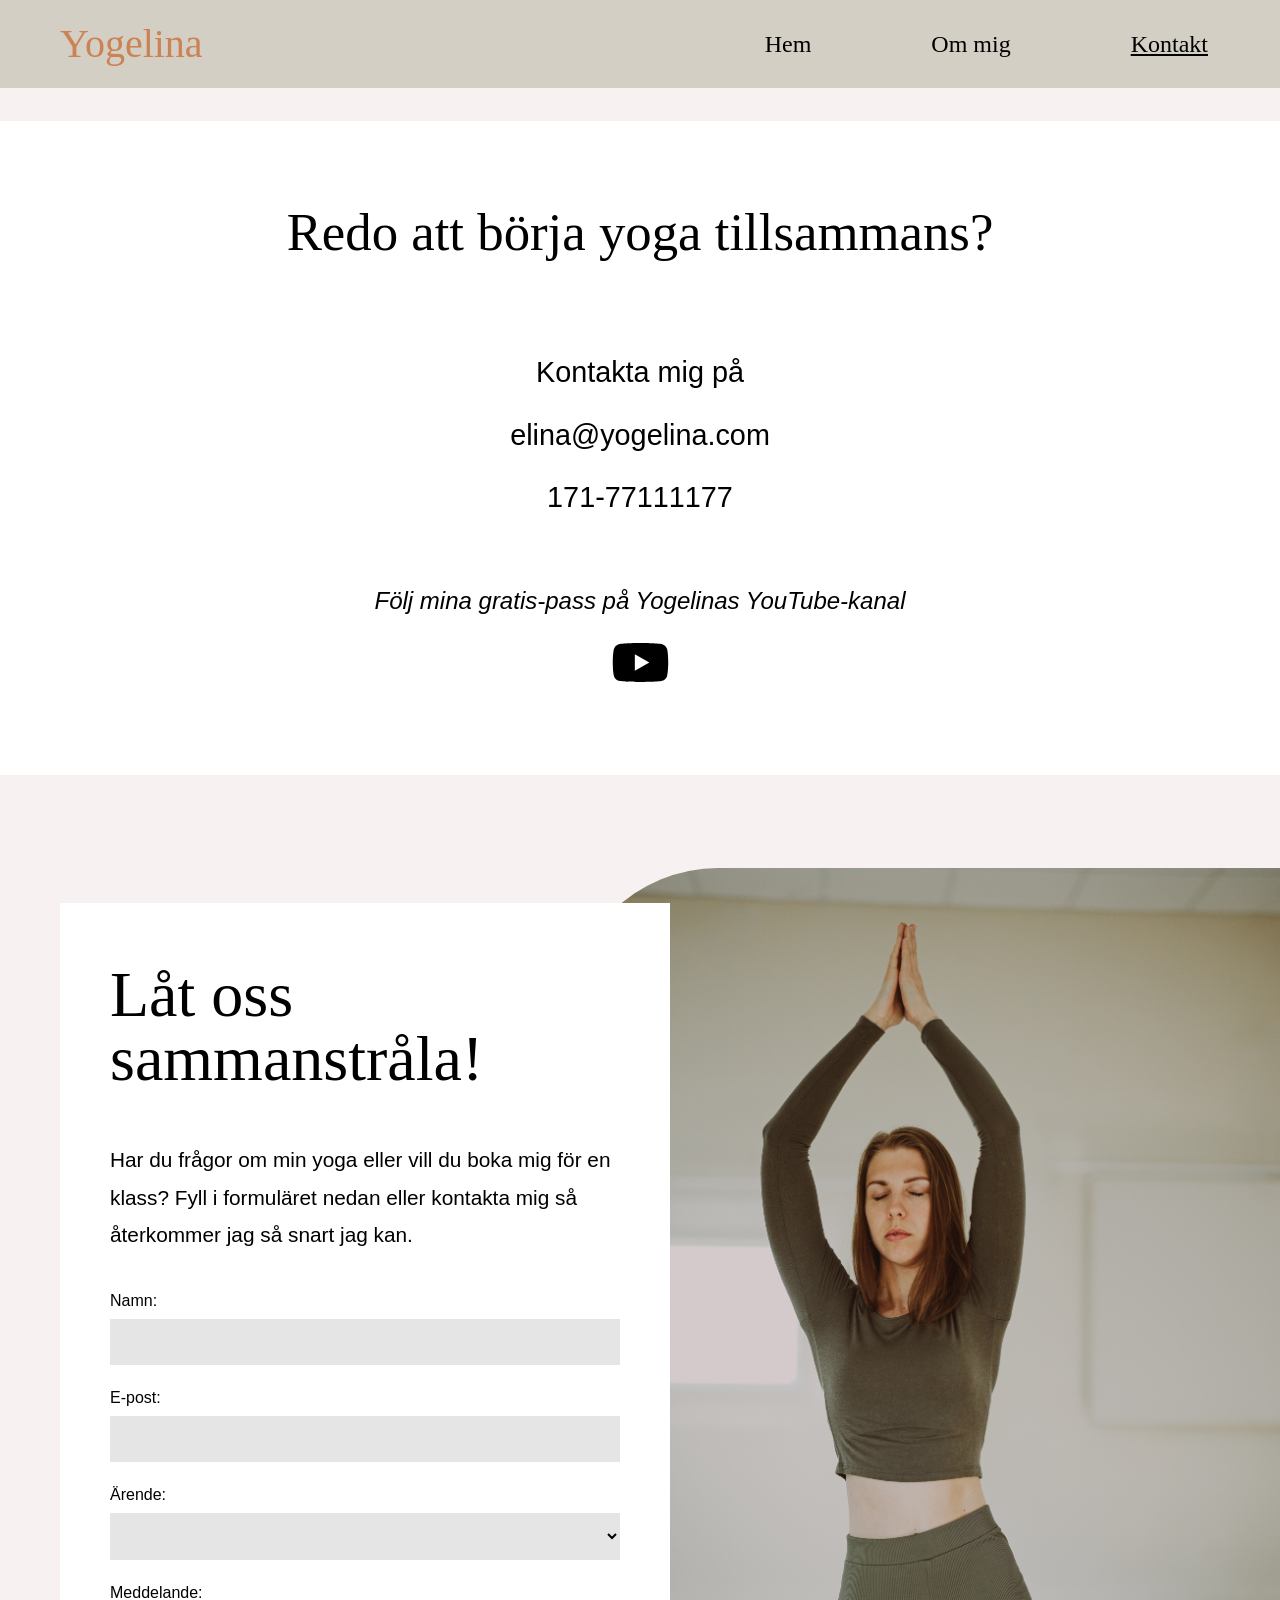
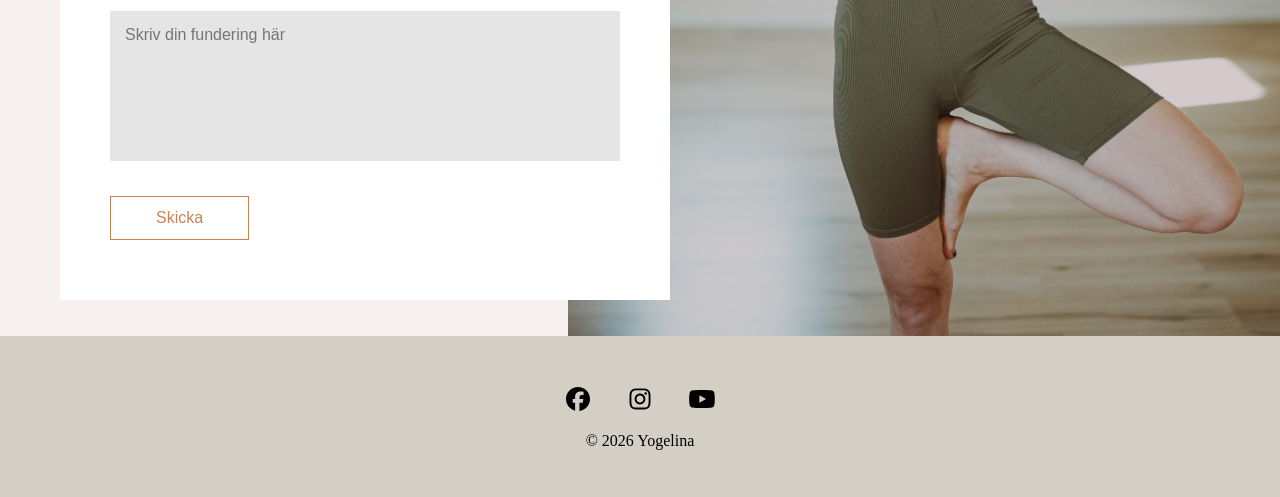
==== kontakt.html @ 96d035a5 "Uppdaterat html och stylat text + knapp tillhörande formuläret" ====
<!doctype html>
<html lang="sv">
  <head>
    <meta charset="UTF-8" />
    <meta name="viewport" content="width=device-width, initial-scale=1.0" />
    <link rel="stylesheet" href="css/styles.css" />
    <title>Yogelina</title>
  </head>

  <body>
    <header class="header-color">
      <a class="title" href="index.html">Yogelina</a>
      <nav>
        <ul>
          <li><a href="index.html">Hem</a></li>
          <li><a href="om-mig.html">Om mig</a></li>
          <li><a class="text-underline" href="kontakt.html">Kontakt</a></li>
        </ul>
      </nav>
    </header>

    <main>
      <section class="contact-info-section">
        <div class="contact-info-container">
          <h2>Redo att börja yoga tillsammans?</h2>

          <div class="contact-details">
            <p class="contact-title">Kontakta mig på</p>
            <a href="mailto:elina@yogelina.com" class="contact-link"
              >elina@yogelina.com</a
            >
            <a href="tel:171-77111177" class="contact-phone">171-77111177 </a>
          </div>

          <p class="contact-youtube">
            Följ mina gratis-pass på Yogelinas YouTube-kanal
          </p>

          <div class="contact-icon">
            <img
              src="images/youtube-brands-solid-full.svg"
              alt="Youtube ikon"
            />
          </div>
        </div>
      </section>
    </main>

    <!--formulär-->
    <section class="form-section">
      <div class="form-container">
        <div class="form-content">
          <h2>Låt oss sammanstråla!</h2>
          <p class="form-intro">
            Har du frågor om min yoga eller vill du boka mig för en klass? Fyll
            i formuläret nedan eller kontakta mig så återkommer jag så snart jag
            kan.
          </p>
          <form>
            <div class="input-group">
              <label for="name"> Namn: </label>
              <input id="name" type="text" />
            </div>
            <div class="input-group">
              <label for="email"> E-post: </label>
              <input id="email" type="text" />
            </div>
            <div class="input-group">
              <label for="topic">Ärende: </label>
              <select id="topic">
                <option value="option"></option>
                <option value="private-session">Boka privat pass</option>
                <option value="event">Företagsevent</option>
                <option value="collaboration">Samarbete</option>
                <option value="other">Övrigt</option>
              </select>
            </div>

            <div class="input-group">
              <label for="message">Meddelande: </label>
              <textarea
                id="message"
                placeholder="Skriv din fundering här"
              ></textarea>
            </div>
            <button type="submit" class="button-submit">Skicka</button>
          </form>
        </div>

        <div class="form-box-img">
          <img src="images/DSC07669-7.jpg" alt="Bild på Elina" />
        </div>
      </div>
    </section>

    <footer>
      <ul class="footer-icons">
        <li>
          <a
            href="#"
            target="_blank"
            rel="noopener"
            aria-label="Yogelinas Facebook"
          >
            <img
              src="images/facebook-brands-solid-full.svg"
              alt="Facebook ikon"
            />
          </a>
        </li>

        <li>
          <a
            href="#"
            target="_blank"
            rel="noopener"
            aria-label="Yogelinas instagram"
          >
            <img
              src="images/instagram-brands-solid-full.svg"
              alt="Instagram ikon"
            />
          </a>
        </li>

        <li>
          <a
            href="#"
            target="_blank"
            rel="noopener"
            aria-label="Yogelinas youtube"
          >
            <img
              src="images/youtube-brands-solid-full.svg"
              alt="Youtube ikon"
            />
          </a>
        </li>
      </ul>

      <p>© 2026 Yogelina</p>
    </footer>
  </body>
</html>
---- css/styles.css ----
/* CSS reset */

/* http://meyerweb.com/eric/tools/css/reset/ 
   v2.0 | 20110126
   License: none (public domain)
*/

html,
body,
div,
span,
applet,
object,
iframe,
h1,
h2,
h3,
h4,
h5,
h6,
p,
blockquote,
pre,
a,
abbr,
acronym,
address,
big,
cite,
code,
del,
dfn,
em,
img,
ins,
kbd,
q,
s,
samp,
small,
strike,
strong,
sub,
sup,
tt,
var,
b,
u,
i,
center,
dl,
dt,
dd,
ol,
ul,
li,
fieldset,
form,
label,
legend,
table,
caption,
tbody,
tfoot,
thead,
tr,
th,
td,
article,
aside,
canvas,
details,
embed,
figure,
figcaption,
footer,
header,
hgroup,
menu,
nav,
output,
ruby,
section,
summary,
time,
mark,
audio,
video {
  margin: 0;
  padding: 0;
  border: 0;
  font-size: 100%;
  font: inherit;
  vertical-align: baseline;
}
/* HTML5 display-role reset for older browsers */
article,
aside,
details,
figcaption,
figure,
footer,
header,
hgroup,
menu,
nav,
section {
  display: block;
}
body {
  line-height: 1;
}
ol,
ul {
  list-style: none;
}
blockquote,
q {
  quotes: none;
}
blockquote:before,
blockquote:after,
q:before,
q:after {
  content: "";
  content: none;
}
table {
  border-collapse: collapse;
  border-spacing: 0;
}
/* slut på reset */

html {
  font-family: "Lato", sans-serif;
  font-weight: 400;
  font-style: normal;
}

/* bildstorlek */
img {
  max-width: 100%;
}

header {
  position: relative;
  width: 100%;
  padding: 1.5em 0em;

  display: flex;
  flex-direction: row;
  justify-content: space-between;
  align-items: center;

  & nav {
    font-family: "Cormorant Garamond", serif;
    font-optical-sizing: auto;
    font-weight: 400;
    font-style: normal;
    font-size: 1.5em;
  }

  & ul {
    display: flex;
    flex-direction: row;
    justify-content: flex-end;
    gap: 5em;
    padding-right: 3em;

    /* ta bort lila färg från klick */
    a:link,
    a:visited {
      color: #000000;
    }
  }

  a {
    text-decoration: none;
  }

  /* Yogelina rubrik */
  .title {
    color: #cb8254;
    font-size: 2.5em;
    line-height: 1;
    padding-left: 1.5em;
    font-family: "Cormorant Garamond", serif;
    font-weight: 400;
    font-style: normal;

    a:link,
    a:visited {
      color: #cb8254;
    }
  }
}

/* första sidans header */
.transparent-header {
  position: absolute;

  display: flex;
  flex-direction: row;
  justify-content: flex-end;
  padding: 2em 0em;
}

.header-color {
  background-color: #d4cfc4;
}

/* understäck på menyval */
.text-underline {
  text-decoration: underline;
}

/* Hero första sidan */
.hero-section {
  background-image: url("../images/DSC07519-3.jpg");
  min-height: 100vh;
  background-size: cover;
  display: flex;
  justify-content: center;
  align-items: center;
  flex-direction: column;
  text-align: center;

  & div {
    display: flex;
    flex-direction: column;
    position: relative;
    bottom: 10em;
    gap: 3em;
  }

  /* rubrik */
  & h1 {
    font-family: "Cormorant Garamond", serif;
    font-weight: 400;
    font-style: normal;
    color: #cb8254;
    font-size: 7em;
  }
  /* subrubrik */
  & p {
    font-family: "Lato", sans-serif;
    font-weight: 400;
    font-style: italic;
    letter-spacing: 3px;
  }
}

/* läs mer om mig sektionen på första sidan */
.om-intro-section {
  display: flex;
  justify-content: center;
  align-items: center;
  min-height: 100vh;
  padding: 80px;
  box-sizing: border-box;
  background-color: #d4cfc4;

  & h2 {
    font-family: "Cormorant Garamond", serif;
    font-size: 3.3rem;
    color: black;
    margin: 0 0 5px 0;
    font-weight: 400;
  }
}

.om-intro-container {
  display: grid;
  grid-template-columns: repeat(12, 1fr);
  align-items: center;
  max-width: 1800px;
  width: 100%;
}

.box-content {
  background-color: white;
  padding: 60px 100px;
  text-align: center;

  grid-column: 1 / 8;
  grid-row: 1;

  z-index: 2;
}

.om-box-img {
  grid-column: 7 / 13;
  grid-row: 1;
  z-index: 1;
}

.om-box-img img {
  width: 100%;
  height: auto;
  display: block;
  object-fit: cover;
}

.sub-title {
  font-family: "Cormorant Garamond", serif;
  font-size: 3.3rem;
  color: black;
  font-weight: 400;
  font-style: italic;
  margin: 0 0 30px 0;
}

.text-description {
  font-family: "Lato", sans-serif;
  font-weight: 100;
  font-style: normal;
  letter-spacing: 0.05em;

  color: black;
  line-height: 1.8;
  font-size: 1.7rem;
  margin-bottom: 40px;
}

.button-om {
  display: inline-block;
  padding: 12px 35px;
  border: 1px solid #cb8254;
  color: #cb8254;
  text-decoration: none;
  font-size: 1rem;

  font-family: "Lato", sans-serif;
  font-weight: 400;
  font-style: normal;
}

/* kontakta mig sektionen på första sidan */
.kontakt-intro-section {
  background-color: #f7f1f1;
  display: flex;
  justify-content: center;
  align-items: center;
  min-height: 100vh;
  padding: 40px;
}

.kontakt-intro-container {
  display: flex;
  flex-direction: row;
  align-items: center;
  gap: 40px;
  max-width: 1300px;
  width: 100%;
}

.kontakt-box-content {
  flex: 1.3;
  text-align: left;

  & h2 {
    font-family: "Cormorant Garamond", serif;
    font-size: 3.3rem;
    color: black;
    margin: 0 0 5px 0;
    font-weight: 400;
    margin-bottom: 15px;
  }

  & p {
    font-family: "Lato", sans-serif;
    font-weight: 100;
    font-style: normal;
    letter-spacing: 0.05em;

    color: black;
    line-height: 2;
    font-size: 1.7rem;
    margin-bottom: 40px;
    margin-bottom: 40px;
  }
}

.kontakt-box-img {
  flex: 1;
  max-width: 550px;
}

.kontakt-box-img img {
  width: 100%;
  height: auto;
  display: block;
}

.button-kontakt {
  display: inline-block;
  padding: 12px 35px;

  color: white;
  background-color: #cb8254;
  text-decoration: none;
  font-size: 1rem;

  font-family: "Lato", sans-serif;
  font-weight: 400;
  font-style: normal;
}

/* om mig sida - presentation */
.presentation-section {
  background-color: #f7f1f1;
  display: flex;
  justify-content: center;
  align-items: center;
  min-height: 100vh;
  padding: 20px;
}

.presentation-container {
  display: flex;
  flex-direction: row;
  align-items: center;
  gap: 50px;
  max-width: 1500px;
  width: 100%;
}

.presentation-content {
  flex: 1;
  text-align: left;

  & h2 {
    font-family: "Lato", sans-serif;
    font-style: italic;
    font-weight: 300;
    font-size: 1.8rem;
    color: black;
    margin: 0 0 5px 0;
    margin-bottom: 40px;
  }
}

.presentation-big {
  font-family: "Cormorant Garamond", serif;
  font-size: 4rem;
  color: black;
  margin-bottom: 10px;
}

.presentation-small {
  font-family: "Lato", sans-serif;
  font-weight: 100;
  font-style: normal;
  letter-spacing: 0.05em;

  color: black;
  line-height: 2;
  font-size: 1.5rem;
}

.portrait-img {
  flex: 2;
  max-width: 850px;
}

.portrait-img img {
  width: 100%;
  height: auto;
  display: block;

  border-radius: 100px;
}

/* Om mig - stilar sektionen */
.style-info-section {
  background-color: #d4cfc4;
  display: flex;
  justify-content: center;
  align-items: center;
  min-height: 100vh;
  padding: 60px 0px;
  box-sizing: border-box;
}

.style-info-container {
  background-color: white;
  display: flex;
  flex-direction: row;
  max-width: 2000px;
  width: 100%;
  gap: 60px;
  align-items: stretch;
}

.style-info-content {
  flex: 1;
  display: flex;
  flex-direction: column;
  justify-content: center;
  padding: 80px;

  & h2 {
    font-family: "Cormorant Garamond", serif;
    font-size: 5rem;
    color: black;

    font-weight: 400;
    line-height: 1.2;
    margin: 0 0 30px 0;
  }
}

.style-info-text {
  font-family: "Lato", sans-serif;
  font-weight: 100;
  font-style: normal;
  letter-spacing: 0.05em;

  color: black;
  line-height: 2;
  font-size: 1.5rem;
  margin-bottom: 40px;
}

.style-list {
  list-style-type: disc;
  padding-left: 80px;
  margin-bottom: 40px;
}

.style-list li {
  font-family: "Lato", sans-serif;
  font-weight: 100;
  font-style: normal;
  letter-spacing: 0.05em;

  color: black;
  line-height: 2;
  font-size: 1.5rem;
  margin-bottom: 20px;
}

.info-book-button {
  display: inline-block;
  align-self: center;
  padding: 14px 40px;
  border: 1px solid #cb8254;
  color: #cb8254;
  text-decoration: none;
  font-family: "Lato", sans-serif;
  font-size: 1rem;
  font-weight: 400;
}

.style-info-img {
  flex: 1;
}

.style-info-img img {
  width: 100%;
  height: 100%;
  display: block;
  object-fit: cover;
}

/* kontaktsida */
.contact-info-section {
  background-color: #f7f1f1;
  display: flex;
  justify-content: center;
  align-items: center;
  min-height: 80vh;
  box-sizing: border-box;
}

.contact-info-container {
  background-color: white;
  display: flex;
  flex-direction: column;
  align-items: center;
  text-align: center;
  max-width: 5000px;
  width: 100%;
  padding: 80px 20px;

  & h2 {
    font-family: "Cormorant Garamond", serif;
    font-size: 3.3rem;
    color: black;

    font-weight: 400;
    line-height: 1.2;
    margin: 0 0 80px 0;
  }
}

.contact-details {
  margin-bottom: 50px;
}

.contact-title {
  font-family: "Lato", sans-serif;
  font-weight: 400;
  font-style: normal;
  font-size: 1.8rem;
  margin: 0 0 5px 0;
  line-height: 2;
}

.contact-link {
  font-family: "Lato", sans-serif;
  font-weight: 100;
  font-style: normal;
  font-size: 1.8rem;
  margin: 0 0 5px 0;
  text-decoration: none;
  line-height: 2;
  display: block;

  color: #000000;

  a:link,
  a:visited {
    color: #000000;
  }
}

.contact-phone {
  font-family: "Lato", sans-serif;
  font-weight: 100;
  font-style: normal;
  font-size: 1.8rem;
  margin: 0 0 5px 0;
  line-height: 2;
  text-decoration: none;

  color: #000000;
  a:link,
  a:visited {
    color: #000000;
  }
}

.contact-youtube {
  font-family: "Lato", sans-serif;
  font-weight: 100;
  font-style: italic;
  font-size: 1.5rem;
  margin: 0 0 5px 0;
  line-height: 2;
}

.contact-icon {
  width: 65px;
  height: auto;
}

.contact-icon img {
  width: 100%;
  height: 100%;
  display: block;
}

/* formulär sektionen */
.form-section {
  background-color: #f7f1f1;
  display: flex;
  justify-content: center;
  align-items: center;
  min-height: 100vh;
  padding: 60px 0 0 60px;
  box-sizing: border-box;
}

.form-container {
  display: grid;
  grid-template-columns: repeat(12, 1fr);
  align-items: center;
  max-width: 1800px;
  width: 100%;

  & h2 {
    font-family: "Cormorant Garamond", serif;
    font-size: 4rem;
    color: black;
    font-weight: 400;
    margin: 0 0 50px 0;
  }
}

.form-intro {
  font-family: "Lato", sans-serif;
  font-weight: 100;
  font-size: 1.3rem;
  line-height: 1.8;
  color: black;
  margin-bottom: 40px;
}

.input-group {
  margin-bottom: 25px;
  width: 100%;
  display: flex;
  flex-direction: column;
  text-align: left;
}

.input-group label {
  font-family: "Lato", sans-serif;
  font-weight: 100;
  font-size: 1rem;
  color: black;
  margin-bottom: 10px;
}

.input-group input,
.input-group select {
  width: 100%;
  padding: 14px 15px;
  background-color: #e5e5e5;
  border: none;
  font-family: "Lato", sans-serif;
  font-size: 1rem;
  box-sizing: border-box;
}

.input-group select {
  background-color: #e5e5e5;
  cursor: pointer;
}

.input-group textarea {
  width: 100%;
  height: 150px;
  padding: 15px;
  background-color: #e5e5e5;
  border: none;
  font-family: "Lato", sans-serif;
  font-size: 1rem;
  box-sizing: border-box;
  resize: none;
}

.form-content {
  background-color: white;
  padding: 60px 50px;
  grid-column: 1 / 7;
  grid-row: 1;
  z-index: 2;
}

.form-box-img {
  grid-column: 6 / 13;
  grid-row: 1;
  z-index: 1;
}

.form-box-img img {
  width: 100%;
  height: auto;
  display: block;
  object-fit: cover;
  border-top-left-radius: 150px;
}

.button-submit {
  display: inline-block;
  padding: 12px 45px;
  border: 1px solid #cb8254;
  background-color: transparent;
  color: #cb8254;
  cursor: pointer;
  font-family: "Lato", sans-serif;
  font-weight: 400;
  font-size: 1rem;
  margin-top: 10px;
}

/* footer */
footer {
  background-color: #d4cfc4;
  padding: 3em 0em;
  display: flex;
  flex-direction: column;
  align-items: center;
  gap: 1em;

  font-family: "Cormorant Garamond", serif;
  font-weight: 400;
  font-style: normal;

  & img {
    width: 30px;
  }
}

.footer-icons {
  display: flex;
  flex-direction: row;
  justify-content: center;
  gap: 2em;
}

.hem-footer {
  background-color: #f7f1f1;
}
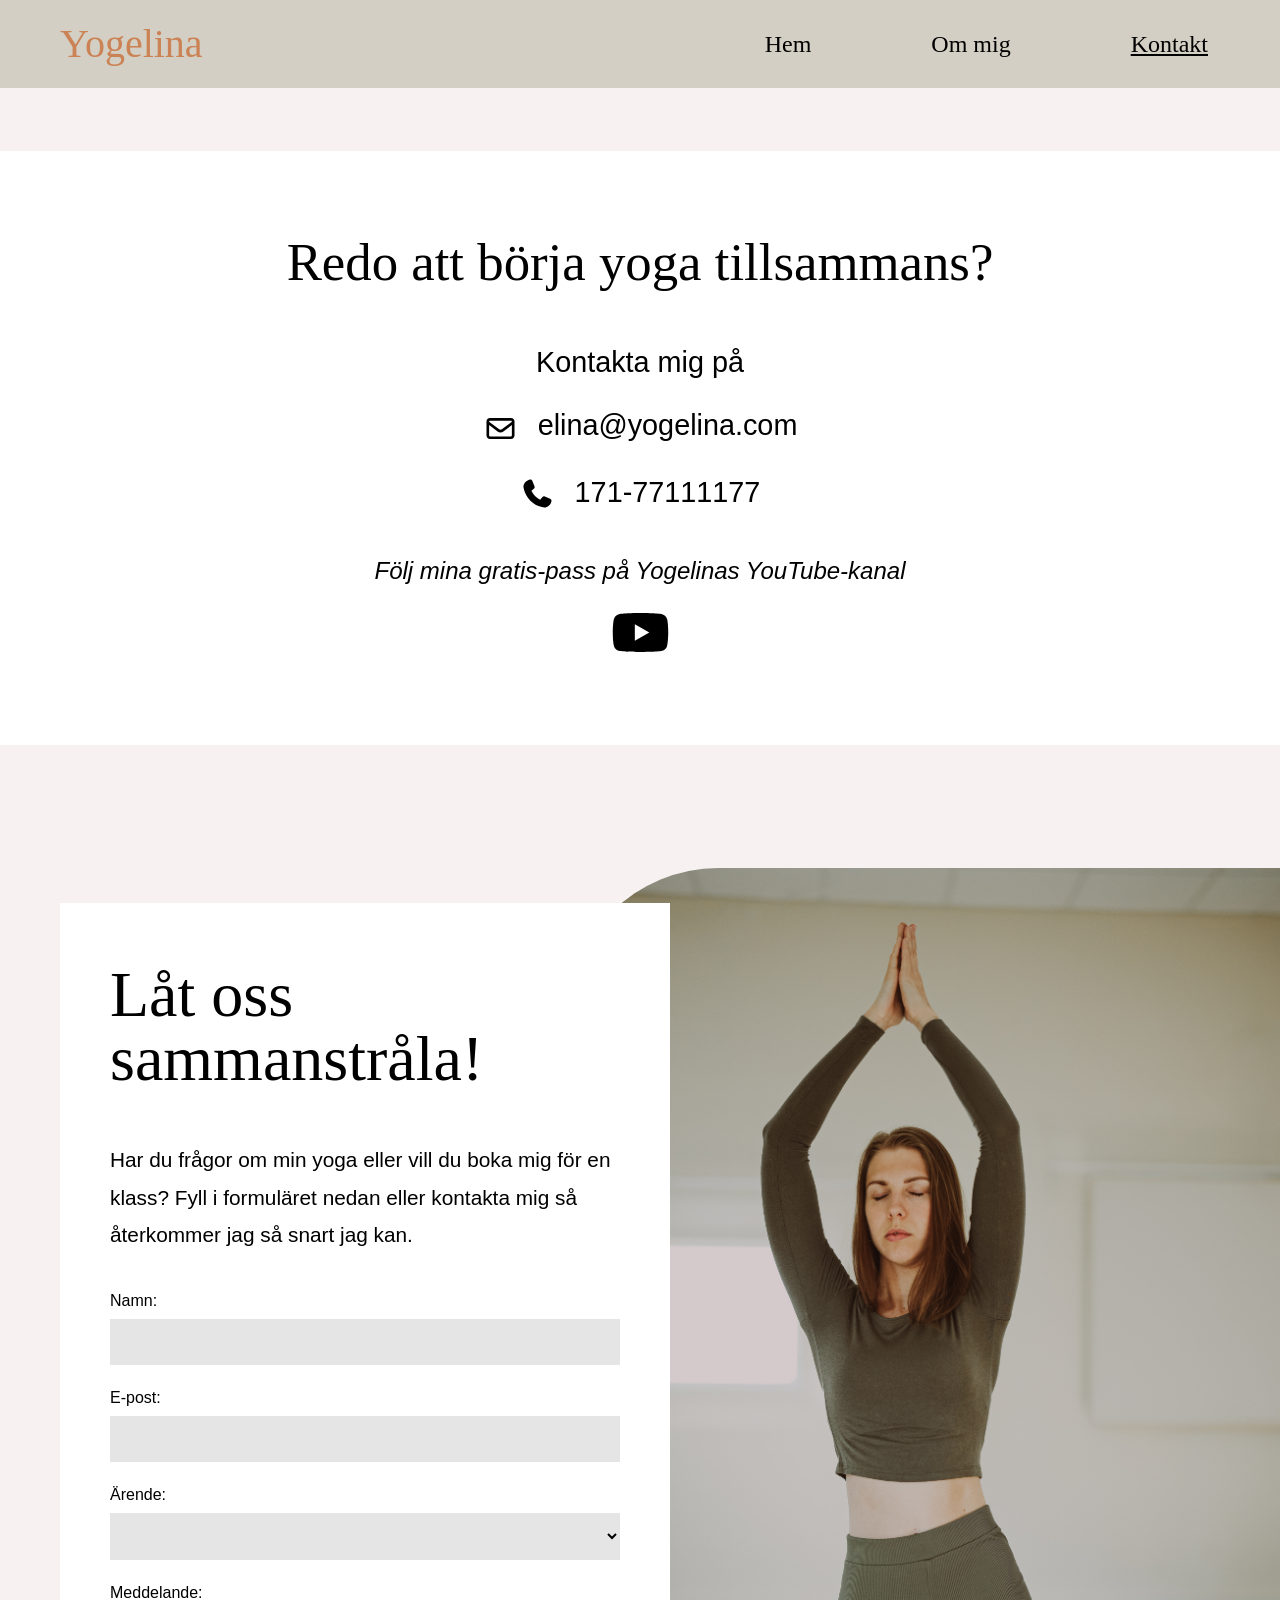
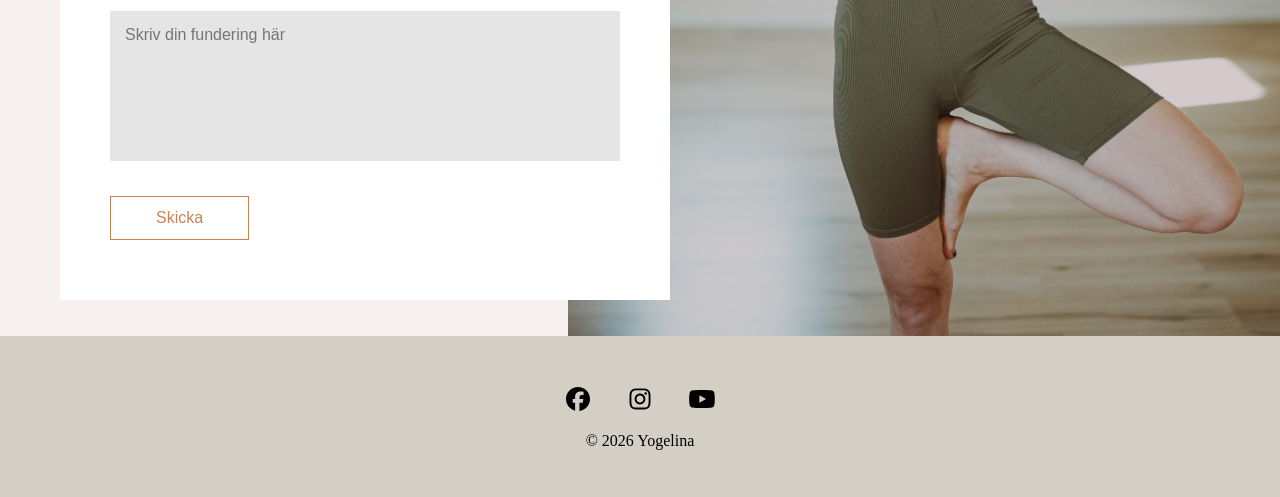
==== commit fc66cfb1: "Lagt till ikoner i kontaktuppgifter" ====
--- a/kontakt.html
+++ b/kontakt.html
@@ -24,12 +24,28 @@
         <div class="contact-info-container">
           <h2>Redo att börja yoga tillsammans?</h2>
 
+          <p class="contact-title">Kontakta mig på</p>
           <div class="contact-details">
-            <p class="contact-title">Kontakta mig på</p>
-            <a href="mailto:elina@yogelina.com" class="contact-link"
-              >elina@yogelina.com</a
-            >
-            <a href="tel:171-77111177" class="contact-phone">171-77111177 </a>
+            <div class="contact-row">
+              <div class="email-icon">
+                <img src="images/envelope-regular-full.svg" alt="E-post ikon" />
+              </div>
+              <div class="contact-text-box">
+                <a href="mailto:elina@yogelina.com" class="contact-link"
+                  >elina@yogelina.com</a
+                >
+              </div>
+            </div>
+            <div class="contact-row">
+              <div class="phone-icon">
+                <img src="images/phone-solid-full.svg" alt="Telefon ikon" />
+              </div>
+              <div class="contact-text-box">
+                <a href="tel:171-77111177" class="contact-phone"
+                  >171-77111177
+                </a>
+              </div>
+            </div>
           </div>
 
           <p class="contact-youtube">
--- a/css/styles.css
+++ b/css/styles.css
@@ -590,12 +590,27 @@
 
     font-weight: 400;
     line-height: 1.2;
-    margin: 0 0 80px 0;
-  }
+    margin: 0 0 40px 0;
+  }
+}
+
+.contact-row {
+  display: flex;
+  flex-direction: row;
+  align-items: center;
+  justify-content: center;
+  gap: 20px;
+  margin-bottom: 5px;
+  width: 100%;
 }
 
 .contact-details {
-  margin-bottom: 50px;
+  margin-bottom: 20px;
+  display: flex;
+  flex-direction: column;
+  align-items: flex-start;
+  max-width: 500px;
+  width: 100%;
 }
 
 .contact-title {
@@ -623,6 +638,20 @@
   a:visited {
     color: #000000;
   }
+}
+
+.email-icon,
+.phone-icon {
+  width: 35px;
+  height: auto;
+  flex-shrink: 0;
+}
+
+.email-icon img,
+.phone-icon img {
+  width: 100%;
+  height: auto;
+  display: block;
 }
 
 .contact-phone {
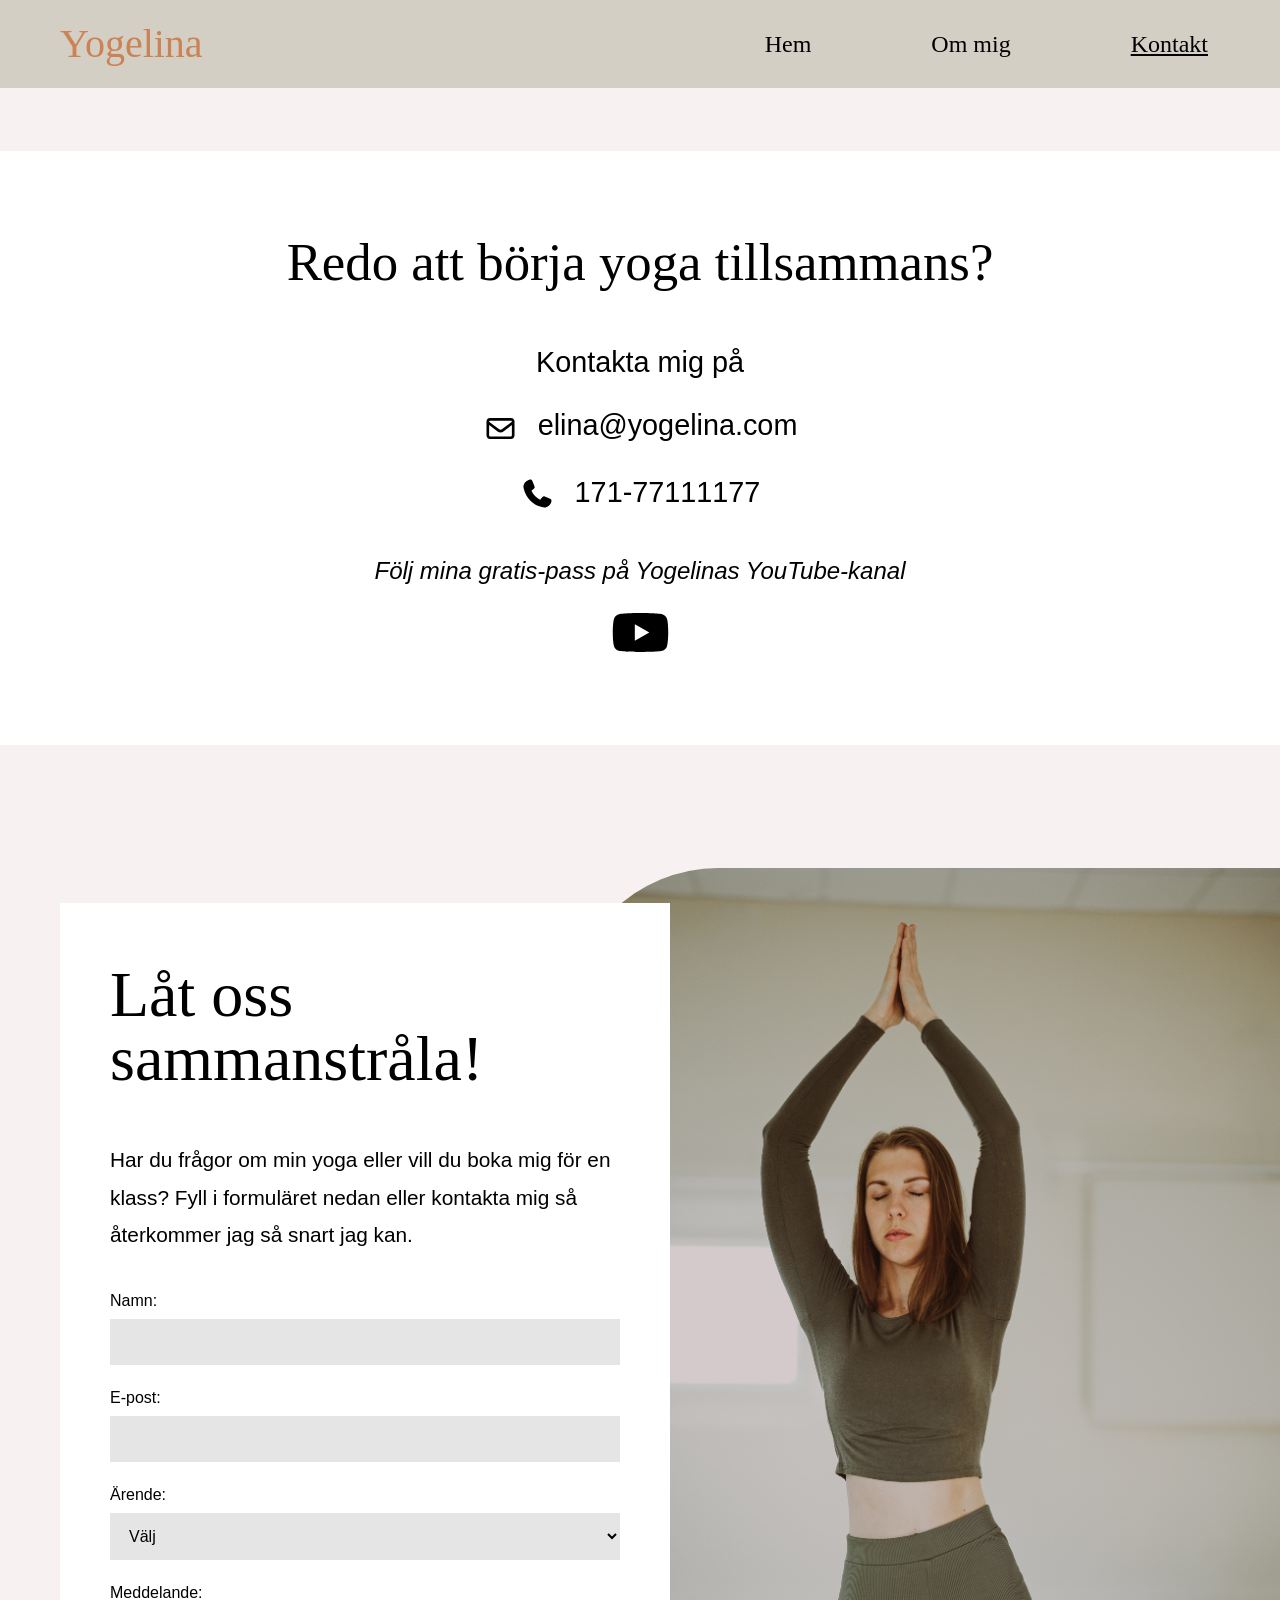
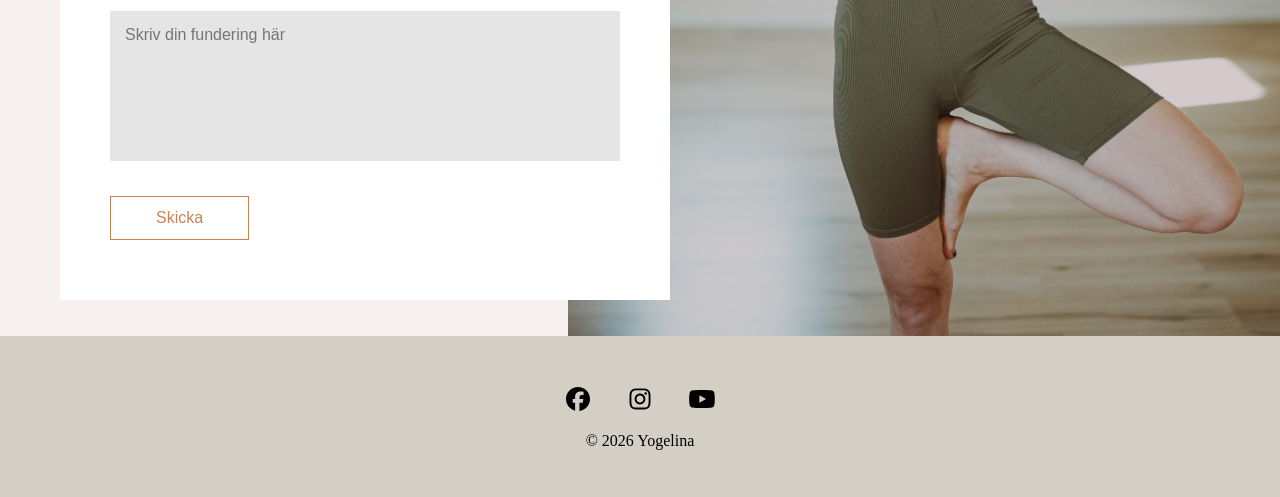
==== commit fd267889: "Bytt ut h2 till h1 i om-mig och kontakt" ====
--- a/kontakt.html
+++ b/kontakt.html
@@ -22,7 +22,7 @@
     <main>
       <section class="contact-info-section">
         <div class="contact-info-container">
-          <h2>Redo att börja yoga tillsammans?</h2>
+          <h1>Redo att börja yoga tillsammans?</h1>
 
           <p class="contact-title">Kontakta mig på</p>
           <div class="contact-details">
@@ -84,7 +84,7 @@
             <div class="input-group">
               <label for="topic">Ärende: </label>
               <select id="topic">
-                <option value="option"></option>
+                <option value="option">Välj</option>
                 <option value="private-session">Boka privat pass</option>
                 <option value="event">Företagsevent</option>
                 <option value="collaboration">Samarbete</option>
--- a/css/styles.css
+++ b/css/styles.css
@@ -429,7 +429,7 @@
   flex: 1;
   text-align: left;
 
-  & h2 {
+  & h1 {
     font-family: "Lato", sans-serif;
     font-style: italic;
     font-weight: 300;
@@ -583,7 +583,7 @@
   width: 100%;
   padding: 80px 20px;
 
-  & h2 {
+  & h1 {
     font-family: "Cormorant Garamond", serif;
     font-size: 3.3rem;
     color: black;
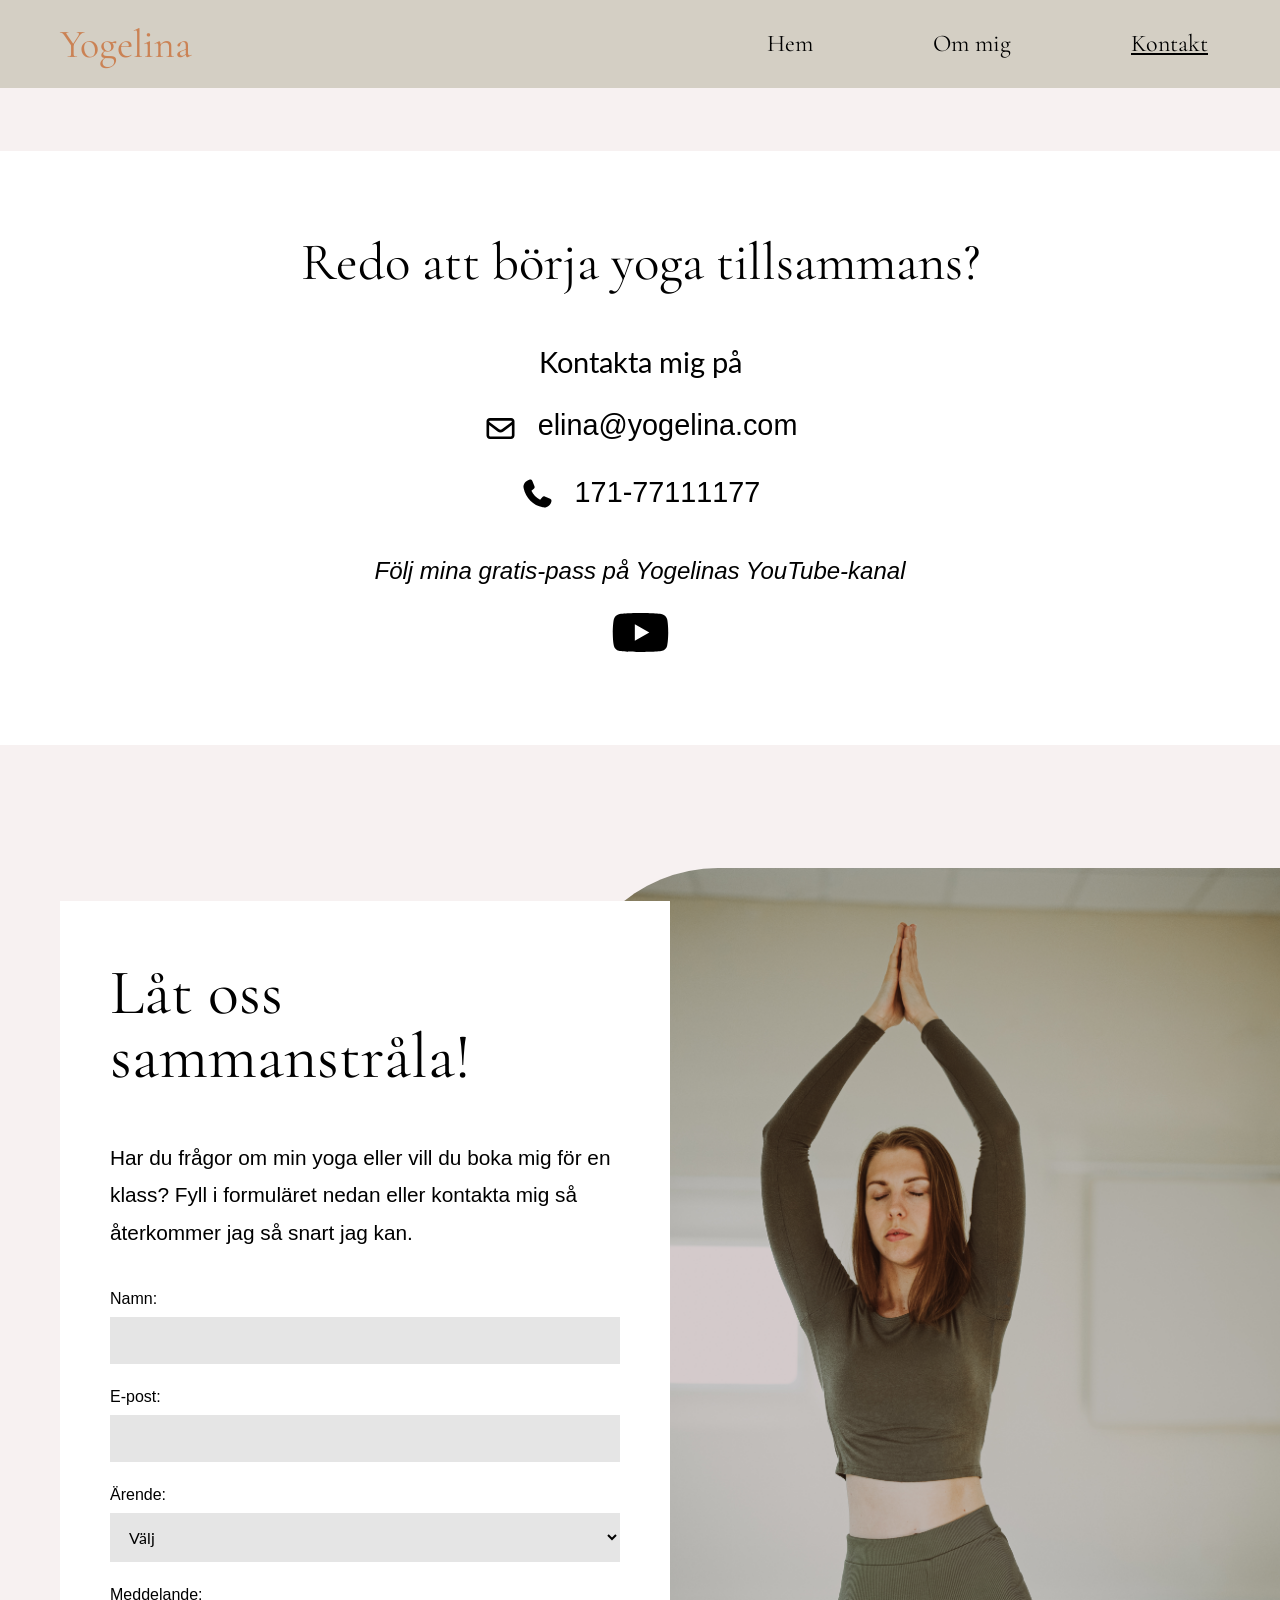
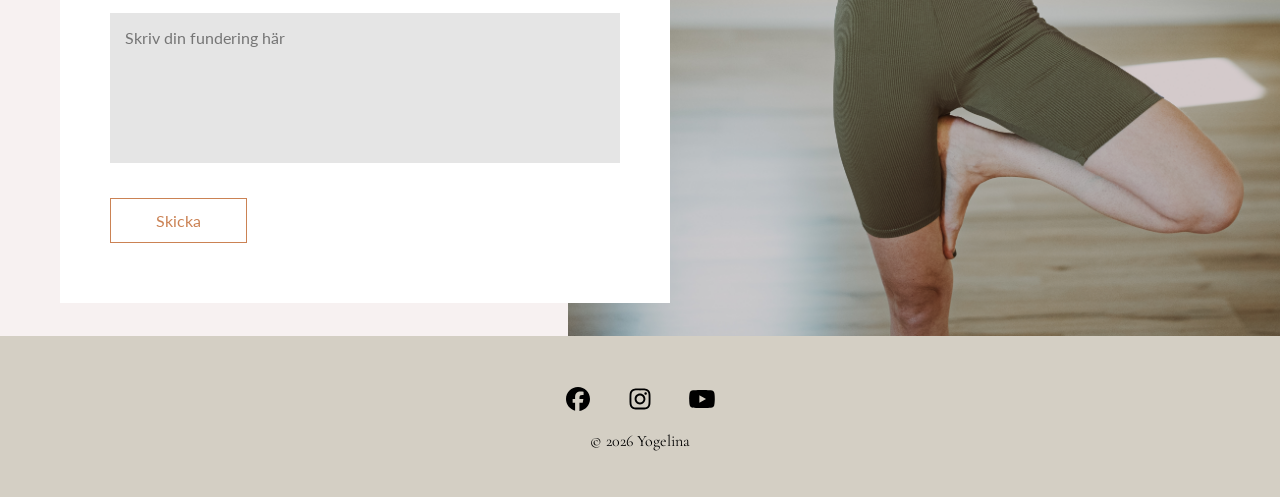
==== commit 76a6c09b: "Uppdaterat typsnitt och storlek på alla sektioner" ====
--- a/kontakt.html
+++ b/kontakt.html
@@ -3,6 +3,12 @@
   <head>
     <meta charset="UTF-8" />
     <meta name="viewport" content="width=device-width, initial-scale=1.0" />
+    <link rel="preconnect" href="https://fonts.googleapis.com" />
+    <link rel="preconnect" href="https://fonts.gstatic.com" crossorigin />
+    <link
+      href="https://fonts.googleapis.com/css2?family=Cormorant+Garamond:ital,wght@0,300..700;1,300..700&family=Lato:ital,wght@0,100;0,300;0,400;0,700;0,900;1,100;1,300;1,400;1,700;1,900&display=swap"
+      rel="stylesheet"
+    />
     <link rel="stylesheet" href="css/styles.css" />
     <title>Yogelina</title>
   </head>
--- a/css/styles.css
+++ b/css/styles.css
@@ -312,7 +312,7 @@
 
 .text-description {
   font-family: "Lato", sans-serif;
-  font-weight: 100;
+  font-weight: 300;
   font-style: normal;
   letter-spacing: 0.05em;
 
@@ -369,7 +369,7 @@
 
   & p {
     font-family: "Lato", sans-serif;
-    font-weight: 100;
+    font-weight: 300;
     font-style: normal;
     letter-spacing: 0.05em;
 
@@ -449,7 +449,7 @@
 
 .presentation-small {
   font-family: "Lato", sans-serif;
-  font-weight: 100;
+  font-weight: 300;
   font-style: normal;
   letter-spacing: 0.05em;
 
@@ -512,7 +512,7 @@
 
 .style-info-text {
   font-family: "Lato", sans-serif;
-  font-weight: 100;
+  font-weight: 300;
   font-style: normal;
   letter-spacing: 0.05em;
 
@@ -530,7 +530,7 @@
 
 .style-list li {
   font-family: "Lato", sans-serif;
-  font-weight: 100;
+  font-weight: 300;
   font-style: normal;
   letter-spacing: 0.05em;
 
@@ -624,7 +624,7 @@
 
 .contact-link {
   font-family: "Lato", sans-serif;
-  font-weight: 100;
+  font-weight: 300;
   font-style: normal;
   font-size: 1.8rem;
   margin: 0 0 5px 0;
@@ -656,7 +656,7 @@
 
 .contact-phone {
   font-family: "Lato", sans-serif;
-  font-weight: 100;
+  font-weight: 300;
   font-style: normal;
   font-size: 1.8rem;
   margin: 0 0 5px 0;
@@ -672,7 +672,7 @@
 
 .contact-youtube {
   font-family: "Lato", sans-serif;
-  font-weight: 100;
+  font-weight: 300;
   font-style: italic;
   font-size: 1.5rem;
   margin: 0 0 5px 0;
@@ -719,7 +719,7 @@
 
 .form-intro {
   font-family: "Lato", sans-serif;
-  font-weight: 100;
+  font-weight: 300;
   font-size: 1.3rem;
   line-height: 1.8;
   color: black;
@@ -736,7 +736,7 @@
 
 .input-group label {
   font-family: "Lato", sans-serif;
-  font-weight: 100;
+  font-weight: 300;
   font-size: 1rem;
   color: black;
   margin-bottom: 10px;
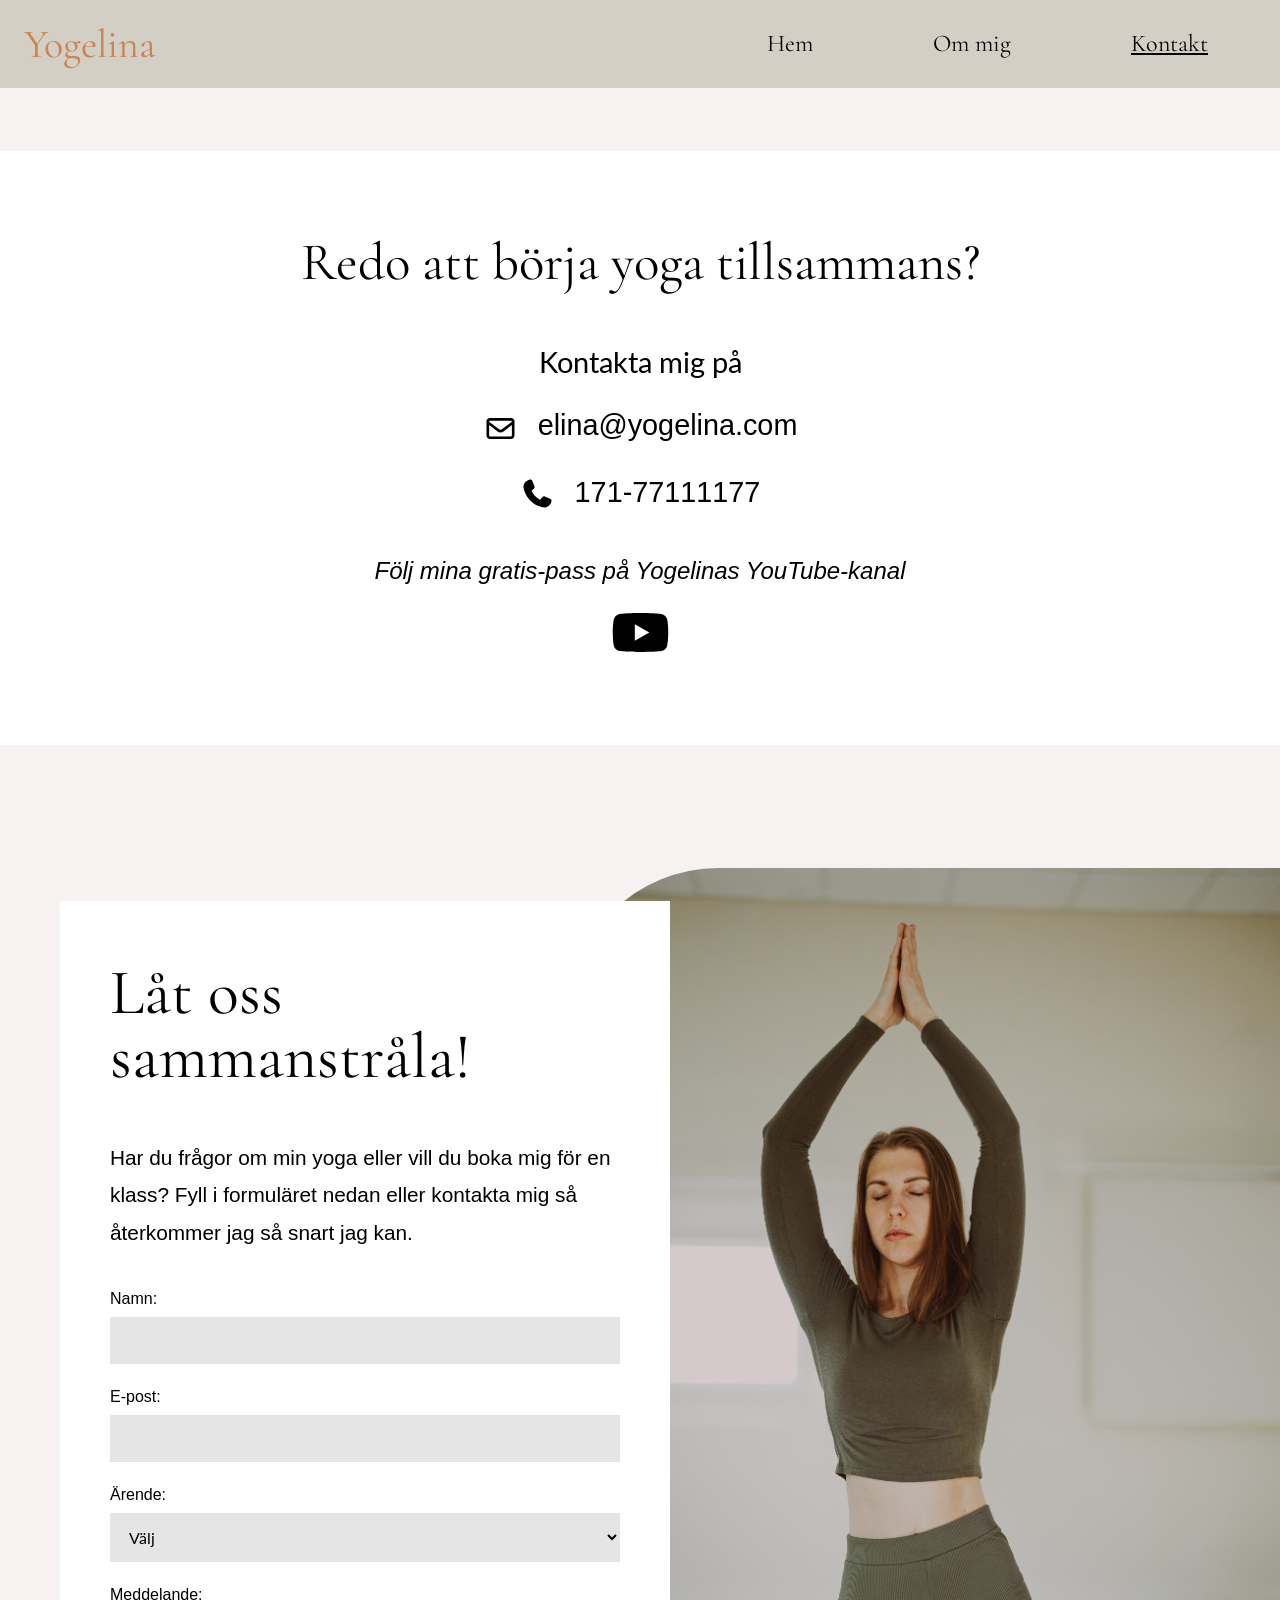
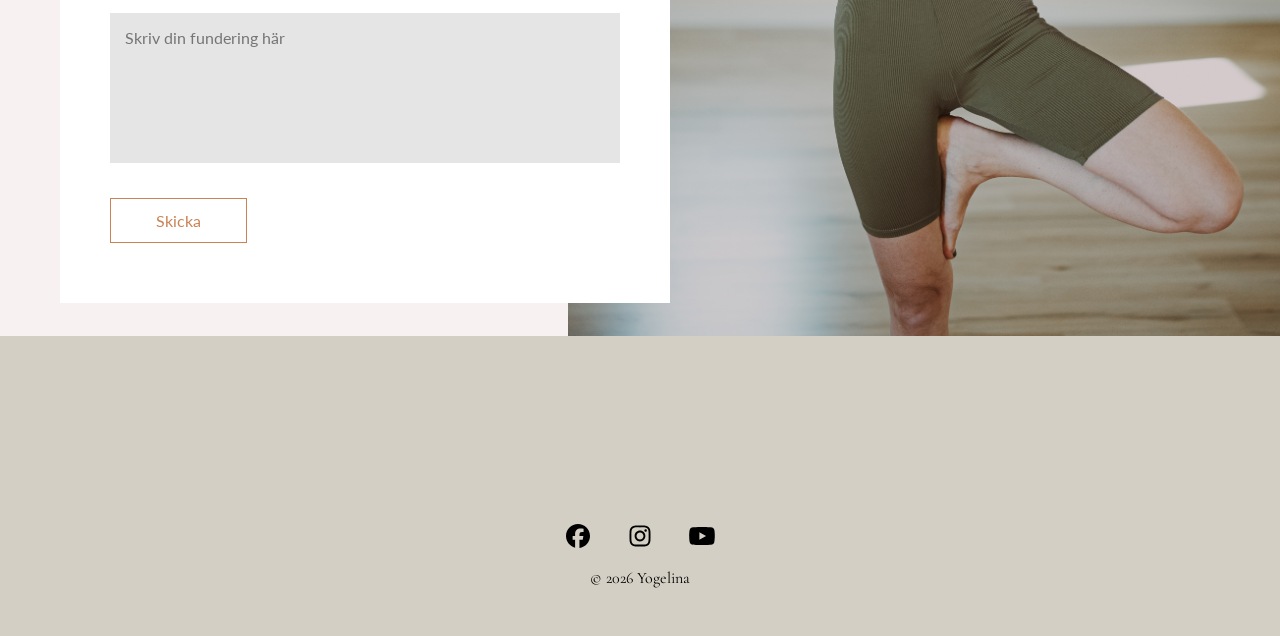
==== commit df0e9353: "Lagt till hamburger-meny till höger på alla sidor" ====
--- a/kontakt.html
+++ b/kontakt.html
@@ -10,13 +10,18 @@
       rel="stylesheet"
     />
     <link rel="stylesheet" href="css/styles.css" />
+    <script src="js/main.js" defer></script>
+
     <title>Yogelina</title>
   </head>
 
   <body>
     <header class="header-color">
+      <button class="menu-button" id="menu-button">
+        <img src="images/bars-solid-full.svg" />
+      </button>
       <a class="title" href="index.html">Yogelina</a>
-      <nav>
+      <nav id="menu">
         <ul>
           <li><a href="index.html">Hem</a></li>
           <li><a href="om-mig.html">Om mig</a></li>
--- a/css/styles.css
+++ b/css/styles.css
@@ -183,7 +183,7 @@
     color: #cb8254;
     font-size: 2.5em;
     line-height: 1;
-    padding-left: 1.5em;
+    padding-left: 1.5rem;
     font-family: "Cormorant Garamond", serif;
     font-weight: 400;
     font-style: normal;
@@ -198,7 +198,6 @@
 /* första sidans header */
 .transparent-header {
   position: absolute;
-
   display: flex;
   flex-direction: row;
   justify-content: flex-end;
@@ -224,6 +223,7 @@
   align-items: center;
   flex-direction: column;
   text-align: center;
+  background-position: center;
 
   & div {
     display: flex;
@@ -376,7 +376,6 @@
     color: black;
     line-height: 2;
     font-size: 1.7rem;
-    margin-bottom: 40px;
     margin-bottom: 40px;
   }
 }
@@ -808,11 +807,14 @@
 /* footer */
 footer {
   background-color: #d4cfc4;
-  padding: 3em 0em;
+  padding: 50px 0;
   display: flex;
   flex-direction: column;
   align-items: center;
   gap: 1em;
+
+  justify-content: space-between;
+  min-height: 200px;
 
   font-family: "Cormorant Garamond", serif;
   font-weight: 400;
@@ -828,8 +830,285 @@
   flex-direction: row;
   justify-content: center;
   gap: 2em;
+
+  margin-top: auto;
 }
 
 .hem-footer {
   background-color: #f7f1f1;
 }
+
+@media (width >= 768px) {
+  header {
+    & .menu-button {
+      display: none;
+    }
+  }
+}
+
+/* mobil */
+/* header */
+@media (width < 768px) {
+  header {
+    width: initial;
+    display: flex;
+    flex-direction: row;
+    justify-content: space-between;
+    align-items: center;
+    padding: 0rem;
+  }
+
+  & .menu-button {
+    width: 30px;
+    display: inline;
+    background-color: transparent;
+    border: none;
+    margin: 0;
+    padding: 0rem;
+    text-align: inherit;
+    font: inherit;
+    border-radius: 0;
+    margin: 1rem;
+    z-index: 2;
+    order: 2;
+  }
+
+  .hero-section .menu-button,
+  .transparent-header .menu-button {
+    position: absolute;
+    top: 1.5rem;
+    right: 1.5rem;
+    margin: 0;
+    order: initial;
+  }
+
+  & nav {
+    background-color: #d4cfc4;
+    position: absolute;
+    top: 0;
+    width: 100%;
+    display: none;
+
+    &.open {
+      display: initial;
+      z-index: 1;
+    }
+
+    & ul {
+      display: flex;
+      flex-direction: column;
+      justify-content: center;
+      align-items: center;
+      gap: 0em;
+      padding: 8.1rem 0;
+    }
+
+    & li {
+      border: 0;
+      padding: 3rem 0;
+    }
+  }
+
+  .title {
+    order: 1;
+    padding-left: 0.5rem;
+  }
+
+  .transparent-header {
+    position: absolute;
+    width: 100%;
+    display: flex;
+    flex-direction: row;
+    justify-content: left;
+    padding: 0;
+  }
+
+  .hero-section {
+    background-image: url("../images/DSC07626-5.jpg");
+    min-height: 70vh;
+    background-size: cover;
+    display: flex;
+    justify-content: center;
+    align-items: center;
+    flex-direction: column;
+    text-align: center;
+    background-position: right;
+
+    & div {
+      display: flex;
+      flex-direction: column;
+      position: relative;
+      bottom: 0em;
+      gap: 40vh;
+    }
+
+    & h1 {
+      font-size: 4em;
+    }
+
+    & p {
+      font-size: 1.2em;
+      color: white;
+      padding: 0 2rem;
+      line-height: 1.8;
+    }
+  }
+
+  /* läs mer om mig sektionen på första sidan */
+  .om-intro-section {
+    padding: 100px 20px;
+    min-height: auto;
+    background-color: #d4cfc4;
+
+    & h2 {
+      font-size: 2.5rem;
+    }
+  }
+
+  .om-intro-container {
+    display: flex;
+    flex-direction: column-reverse;
+    gap: 0px;
+  }
+
+  .sub-title {
+    font-size: 2.5rem;
+  }
+
+  .box-content {
+    background-color: white;
+    padding: 30px 50px;
+    text-align: center;
+
+    grid-column: 1 / 8;
+    grid-row: 1;
+
+    z-index: 2;
+  }
+
+  .text-description {
+    font-size: 1.3rem;
+    margin-bottom: 40px;
+    text-align: left;
+  }
+
+  .om-box-img img {
+    display: none;
+  }
+
+  /* kontakta mig sektionen på första sidan */
+  .kontakt-intro-section {
+    padding: 0 40px;
+  }
+  .kontakt-intro-container {
+    display: flex;
+    flex-direction: column;
+    align-items: center;
+  }
+
+  .kontakt-box-content {
+    & h2 {
+      font-size: 2.5rem;
+    }
+
+    & p {
+      font-size: 1.2rem;
+    }
+  }
+  .button-kontakt {
+    display: block;
+    text-align: center;
+    padding: 1rem 0;
+  }
+
+  /* om mig sidan - presentation */
+
+  .presentation-section {
+    padding: 80px 40px;
+  }
+  .presentation-container {
+    flex-direction: column;
+  }
+
+  .presentation-content {
+    & h1 {
+      font-size: 1.4rem;
+      margin-bottom: 20px;
+    }
+  }
+
+  .presentation-big {
+    font-size: 3.6rem;
+  }
+
+  .presentation-small {
+    line-height: 1.8;
+    font-size: 1.3rem;
+  }
+
+  .portrait-img img {
+    border-radius: 50px;
+  }
+
+  /* stilsektionen */
+  .style-info-container {
+    flex-direction: column;
+    max-width: 2000px;
+    width: 100%;
+    gap: 60px;
+  }
+
+  .style-info-content {
+    padding: 40px;
+
+    & h2 {
+      font-size: 3.6rem;
+    }
+  }
+  .style-list {
+    padding-left: 40px;
+  }
+
+  .style-info-text {
+    font-size: 1.3rem;
+  }
+  .style-list li {
+    font-size: 1.3rem;
+  }
+
+  /* kontaktsida */
+  .contact-info-container {
+    padding: 50px 0;
+
+    & h1 {
+      font-size: 3rem;
+    }
+  }
+
+  .contact-title {
+    font-size: 1.2rem;
+  }
+  .contact-link {
+    font-size: 1.2rem;
+  }
+  .contact-phone {
+    font-size: 1.2rem;
+  }
+  .contact-youtube {
+    font-size: 1.2rem;
+  }
+
+  /* formulär */
+  .form-container {
+    display: flex;
+    flex-direction: column-reverse;
+
+    & h2 {
+      font-size: 3rem;
+      margin-bottom: 25px;
+    }
+  }
+  .form-intro {
+    font-size: 1.2rem;
+  }
+}
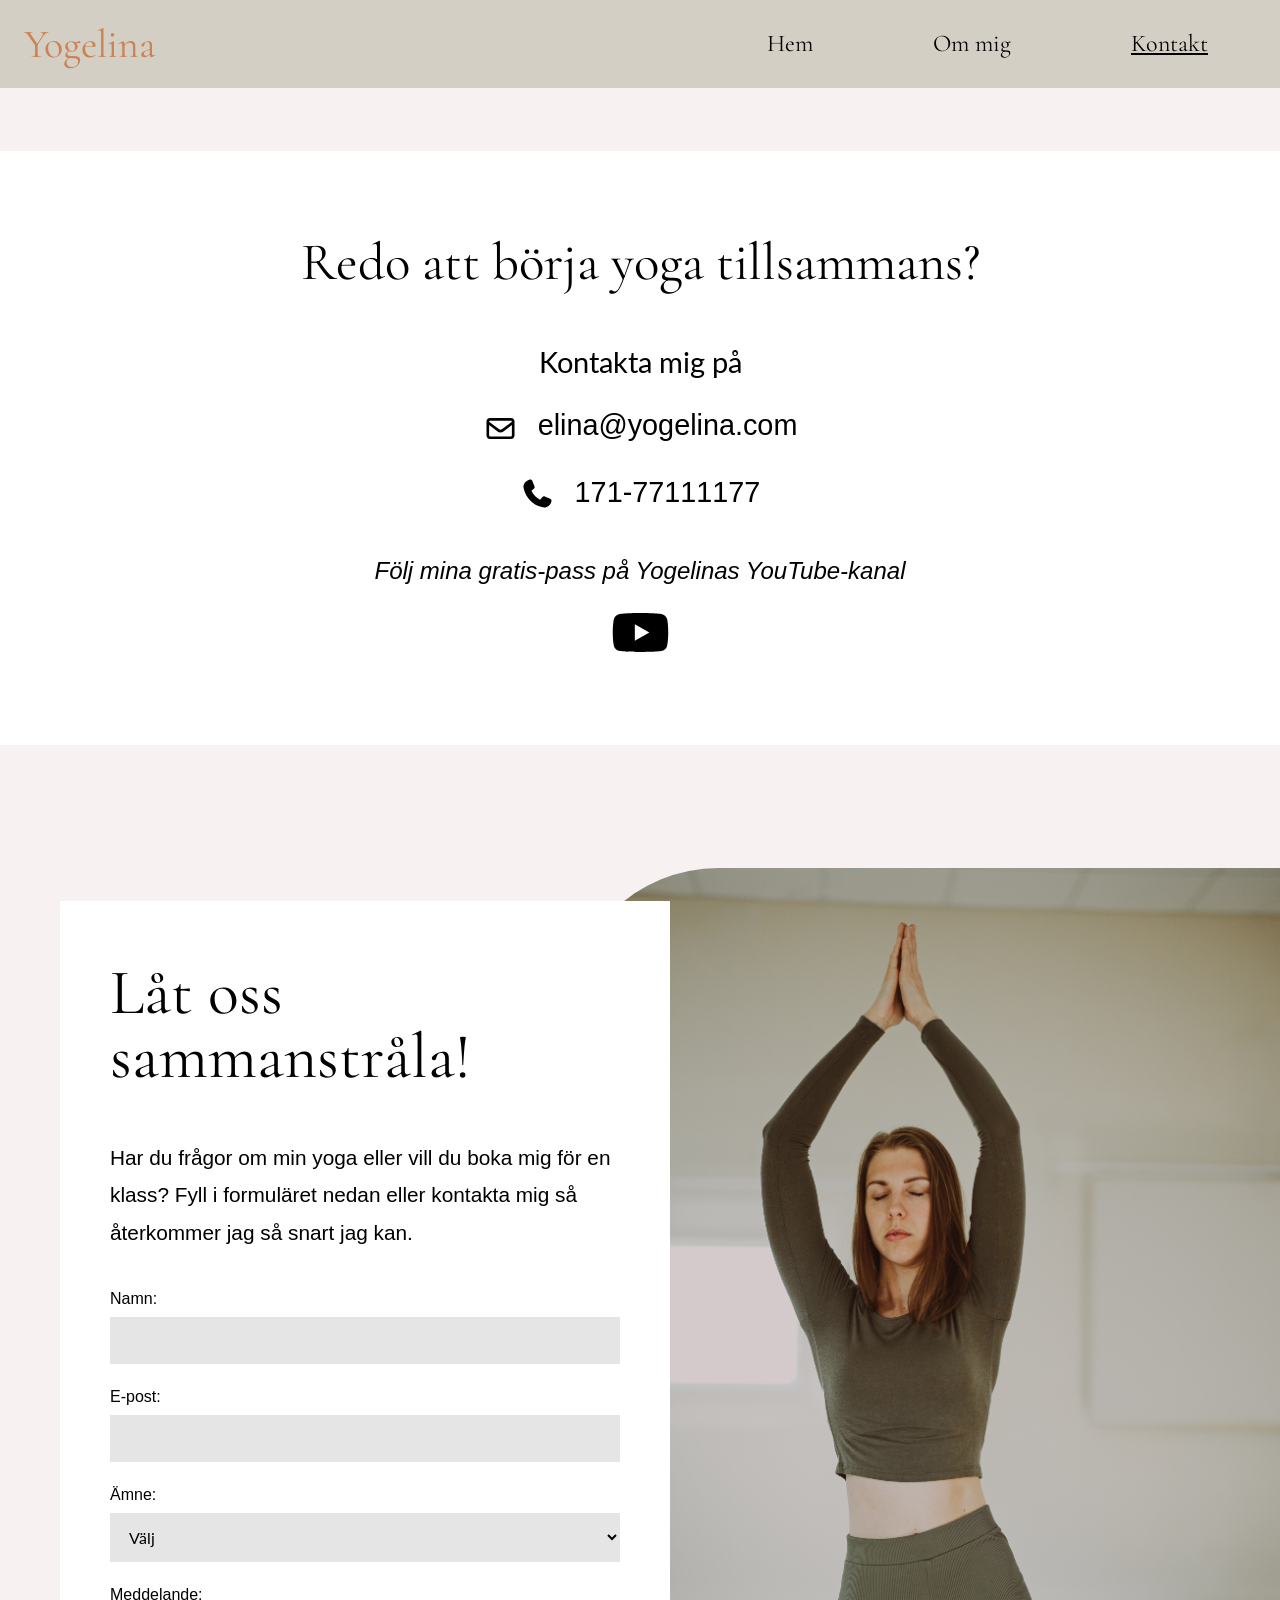
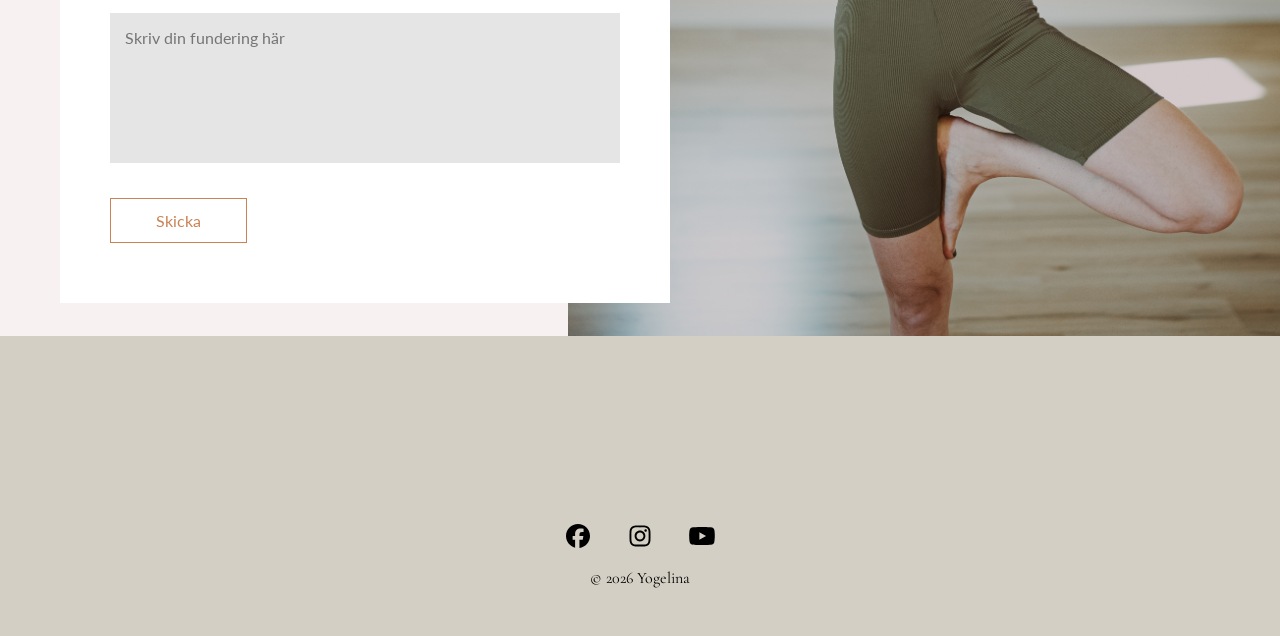
==== commit 90faf652: "Lagt till validering av formulär i js samt uppdaterat html-kontakt" ====
--- a/kontakt.html
+++ b/kontakt.html
@@ -18,7 +18,7 @@
   <body>
     <header class="header-color">
       <button class="menu-button" id="menu-button">
-        <img src="images/bars-solid-full.svg" />
+        <img src="images/bars-solid-full.svg" alt="Burgare ikon" />
       </button>
       <a class="title" href="index.html">Yogelina</a>
       <nav id="menu">
@@ -83,7 +83,8 @@
             i formuläret nedan eller kontakta mig så återkommer jag så snart jag
             kan.
           </p>
-          <form>
+          <ul id="errorList"></ul>
+          <form id="form">
             <div class="input-group">
               <label for="name"> Namn: </label>
               <input id="name" type="text" />
@@ -93,9 +94,9 @@
               <input id="email" type="text" />
             </div>
             <div class="input-group">
-              <label for="topic">Ärende: </label>
+              <label for="topic">Ämne: </label>
               <select id="topic">
-                <option value="option">Välj</option>
+                <option value="">Välj</option>
                 <option value="private-session">Boka privat pass</option>
                 <option value="event">Företagsevent</option>
                 <option value="collaboration">Samarbete</option>
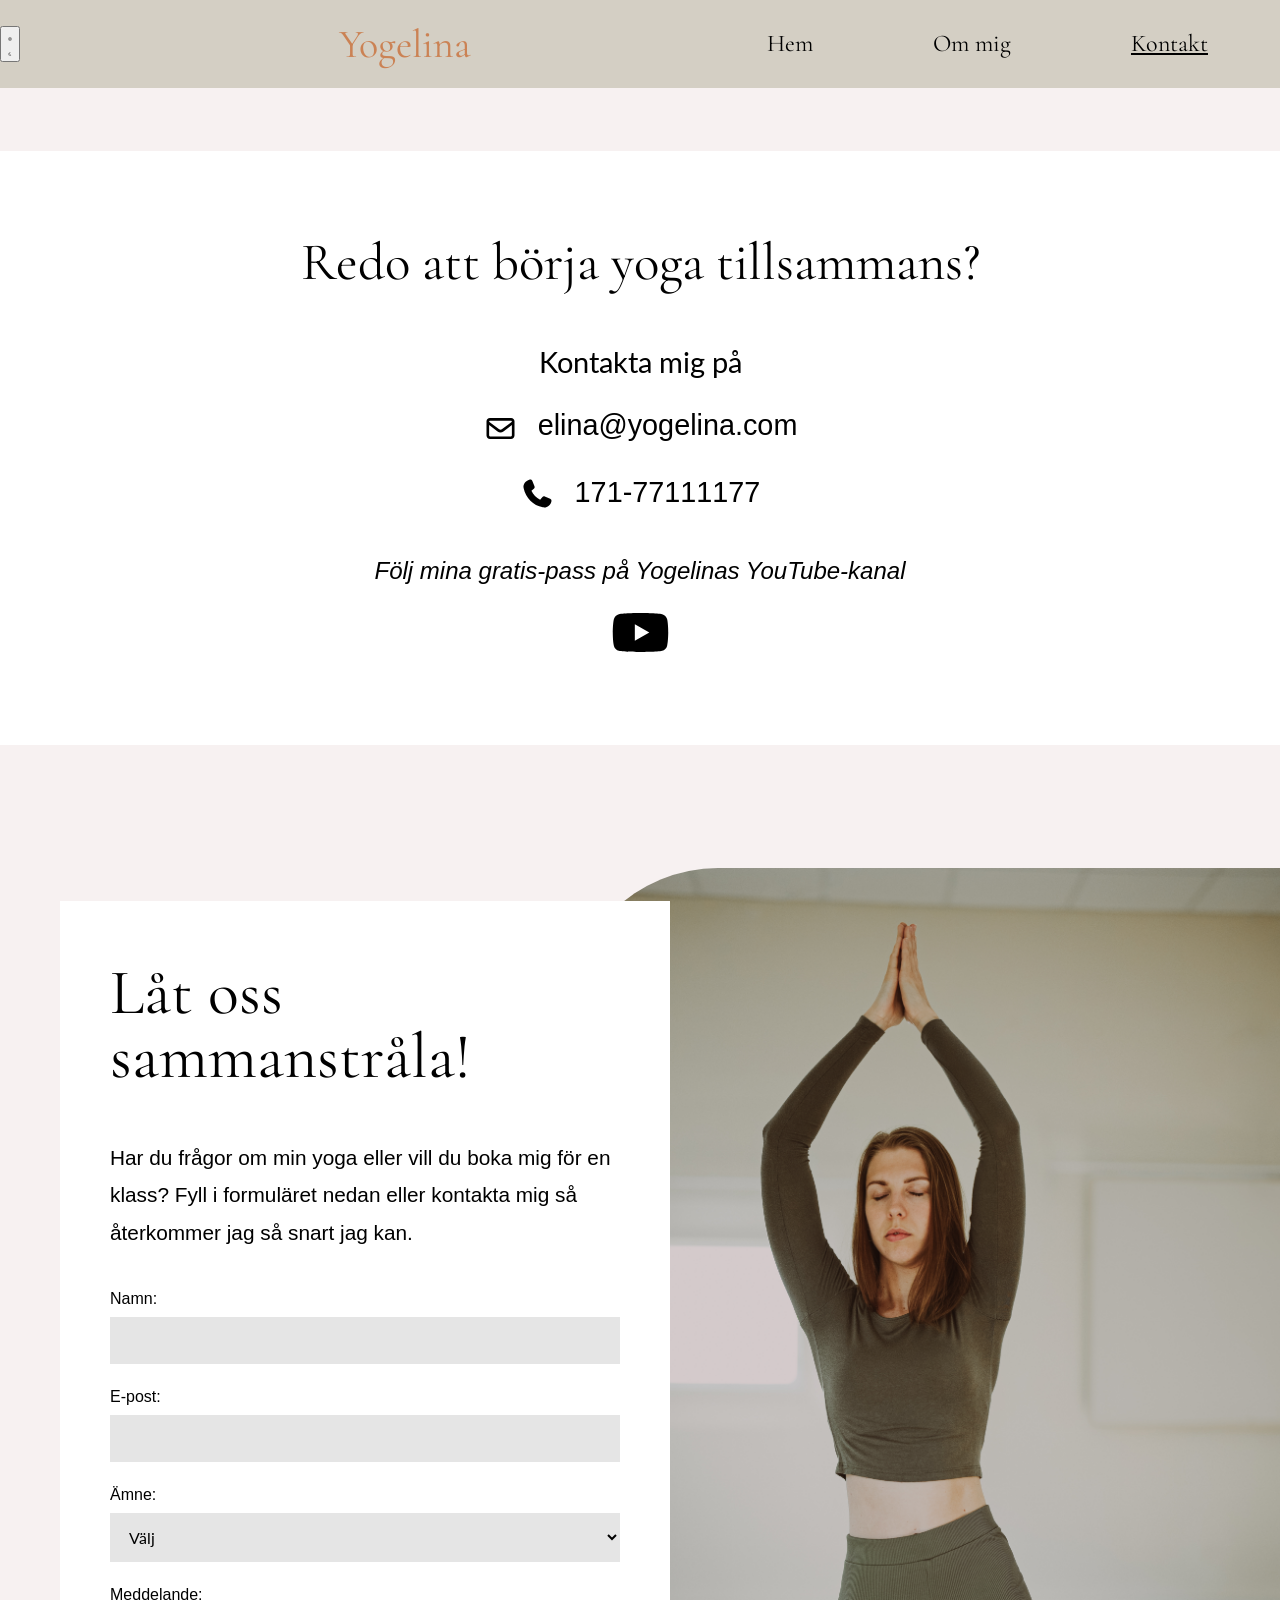
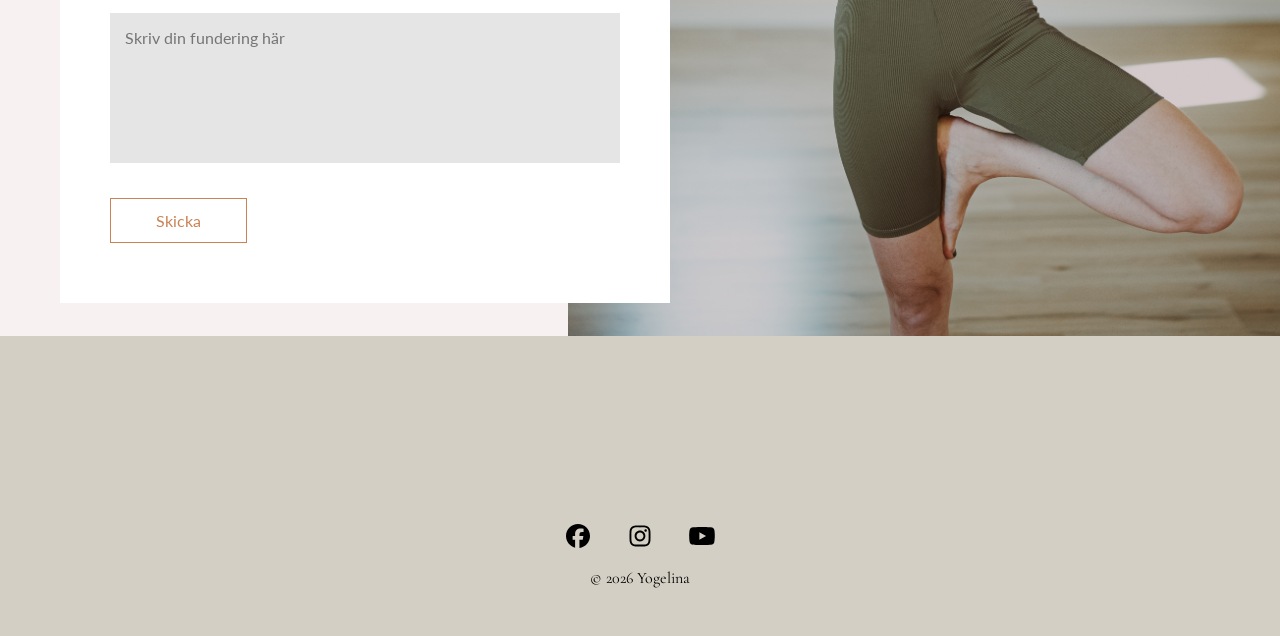
==== commit 9451d815: "Uppdaterat html sidor för dark mode" ====
--- a/kontakt.html
+++ b/kontakt.html
@@ -11,6 +11,7 @@
     />
     <link rel="stylesheet" href="css/styles.css" />
     <script src="js/main.js" defer></script>
+    <script src="js/validate.js" defer></script>
 
     <title>Yogelina</title>
   </head>
@@ -20,6 +21,24 @@
       <button class="menu-button" id="menu-button">
         <img src="images/bars-solid-full.svg" alt="Burgare ikon" />
       </button>
+
+      <button
+        id="dark-mode-button"
+        class="dark-mode-button"
+        aria-label="Växla tema"
+      >
+        <img
+          src="images/sun-regular-full.svg"
+          class="dark-icon icon-sun"
+          alt="Sol"
+        />
+        <img
+          src="images/moon-regular-full.svg"
+          class="dark-icon icon-moon"
+          alt="Måne"
+        />
+      </button>
+
       <a class="title" href="index.html">Yogelina</a>
       <nav id="menu">
         <ul>
--- a/css/styles.css
+++ b/css/styles.css
@@ -714,6 +714,29 @@
     font-weight: 400;
     margin: 0 0 50px 0;
   }
+
+  #errorList {
+    padding: 0;
+    margin: 0 0 20px 0;
+    width: 100%;
+  }
+
+  #errorList li {
+    background-color: #fdf2f2;
+    color: #ea4242;
+    padding: 10px 15px;
+    margin-bottom: 5px;
+    border-left: 2px solid #ea5151;
+    border-style: dashed;
+    border-radius: 5px;
+    font-size: 1rem;
+    font-weight: 500;
+  }
+  #errorList li.success-message {
+    background-color: #f3fdf2;
+    color: #2da157;
+    border-left-color: #5ea478;
+  }
 }
 
 .form-intro {
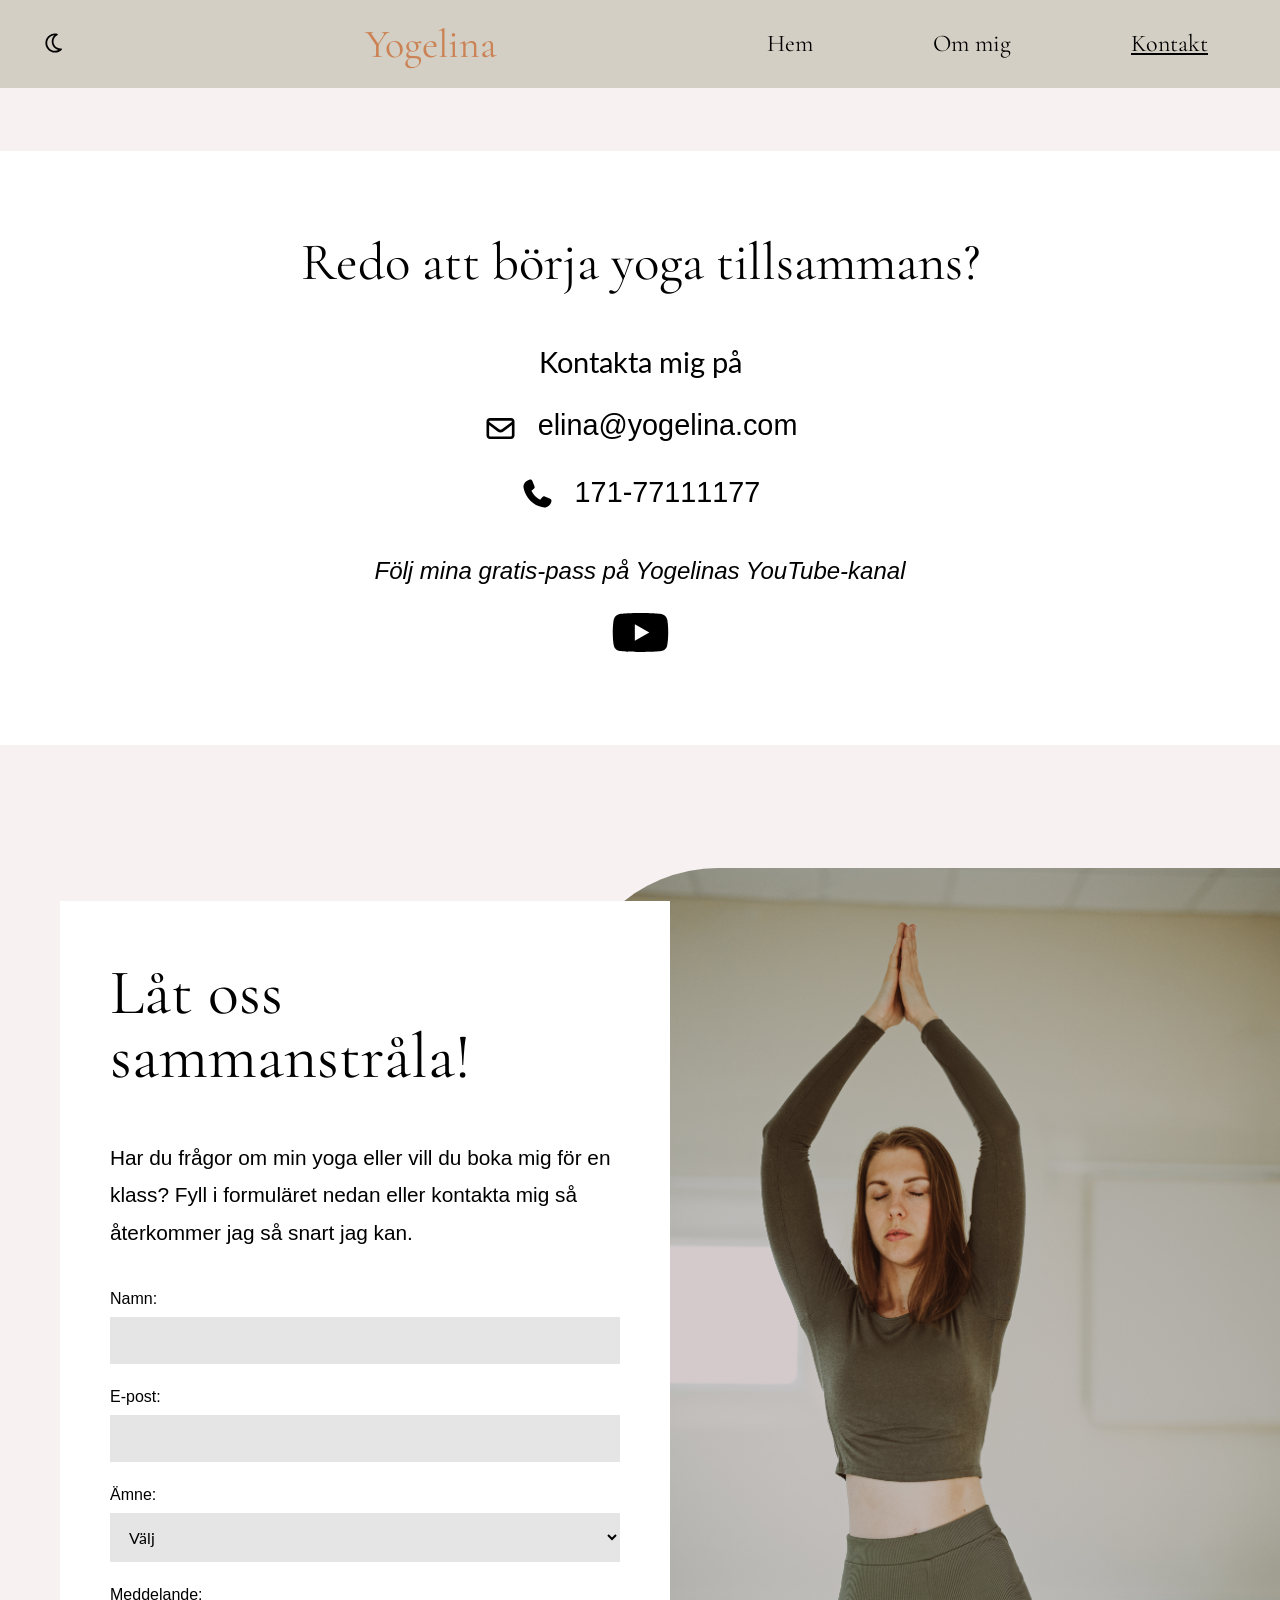
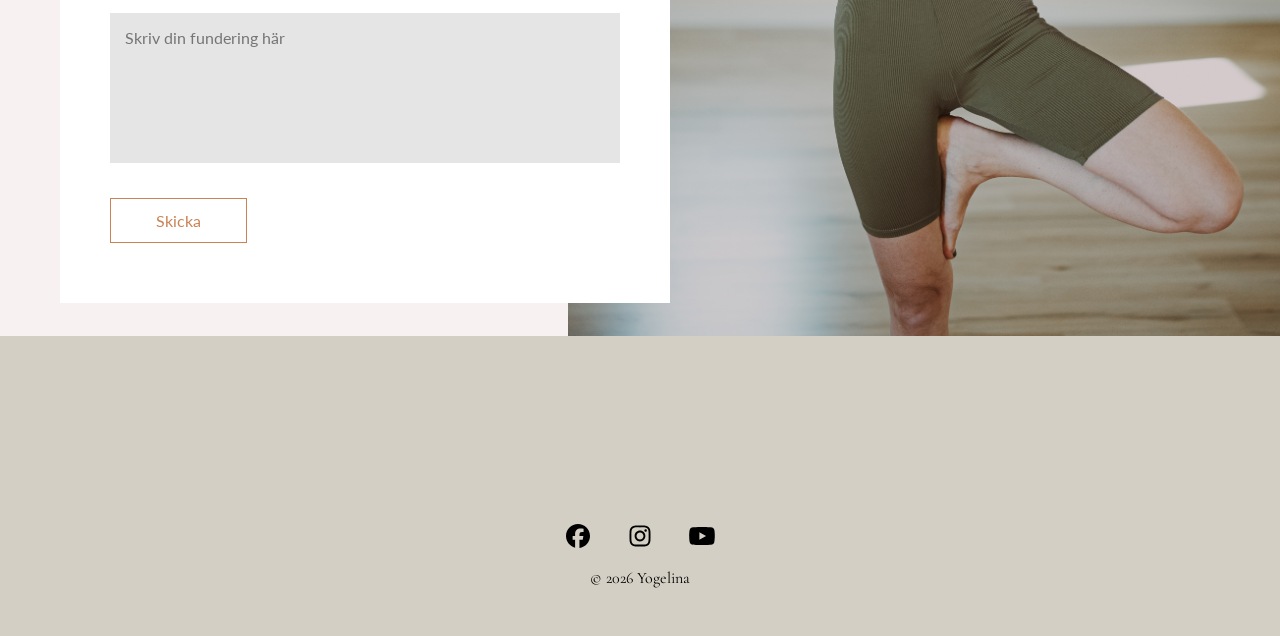
==== commit 757f4fd2: "Ändrat typ på inputfält till epost och ändrat ordning i header" ====
--- a/kontakt.html
+++ b/kontakt.html
@@ -110,7 +110,7 @@
             </div>
             <div class="input-group">
               <label for="email"> E-post: </label>
-              <input id="email" type="text" />
+              <input id="email" type="email" />
             </div>
             <div class="input-group">
               <label for="topic">Ämne: </label>
--- a/css/styles.css
+++ b/css/styles.css
@@ -141,12 +141,58 @@
 img {
   max-width: 100%;
 }
+/* dark mode */
+body {
+  --primary-bg-color: #f7f1f1;
+  --secondary-bg-color: #d4cfc4;
+  --info-bg-color: white;
+  --primary-text-color: black;
+  color: var(--primary-text-color);
+}
+
+body.dark-mode {
+  --secondary-bg-color: #302f24;
+  --primary-bg-color: #252620;
+  --info-bg-color: #727264;
+  --primary-text-color: white;
+  color: var(--primary-text-color);
+}
+
+body.dark-mode .icon-sun {
+  display: inline-block;
+}
+body.dark-mode .icon-moon {
+  display: none;
+}
+
+.dark-icon {
+  width: 24px;
+  height: 24px;
+  pointer-events: none;
+}
+
+.dark-mode-button {
+  background: none;
+  border: none;
+  cursor: pointer;
+  padding: 0;
+  width: 30px;
+  height: 30px;
+  order: 1;
+}
+
+.icon-sun {
+  display: none;
+
+  .icon-moon {
+    display: inline-block;
+  }
+}
 
 header {
   position: relative;
   width: 100%;
   padding: 1.5em 0em;
-
   display: flex;
   flex-direction: row;
   justify-content: space-between;
@@ -158,6 +204,7 @@
     font-weight: 400;
     font-style: normal;
     font-size: 1.5em;
+    order: 3;
   }
 
   & ul {
@@ -170,7 +217,7 @@
     /* ta bort lila färg från klick */
     a:link,
     a:visited {
-      color: #000000;
+      color: var(--primary-text-color);
     }
   }
 
@@ -179,7 +226,7 @@
   }
 
   /* Yogelina rubrik */
-  .title {
+  & .title {
     color: #cb8254;
     font-size: 2.5em;
     line-height: 1;
@@ -187,11 +234,16 @@
     font-family: "Cormorant Garamond", serif;
     font-weight: 400;
     font-style: normal;
-
-    a:link,
-    a:visited {
+    order: 2;
+
+    & a:link,
+    & a:visited {
       color: #cb8254;
     }
+  }
+
+  & .dark-mode-button {
+    margin-left: 3em;
   }
 }
 
@@ -200,12 +252,16 @@
   position: absolute;
   display: flex;
   flex-direction: row;
-  justify-content: flex-end;
+  justify-content: space-between;
   padding: 2em 0em;
+
+  & .dark-mode-button {
+    margin-left: 12em;
+  }
 }
 
 .header-color {
-  background-color: #d4cfc4;
+  background-color: var(--secondary-bg-color);
 }
 
 /* understäck på menyval */
@@ -258,12 +314,12 @@
   min-height: 100vh;
   padding: 80px;
   box-sizing: border-box;
-  background-color: #d4cfc4;
+  background-color: var(--secondary-bg-color);
 
   & h2 {
     font-family: "Cormorant Garamond", serif;
     font-size: 3.3rem;
-    color: black;
+
     margin: 0 0 5px 0;
     font-weight: 400;
   }
@@ -278,7 +334,7 @@
 }
 
 .box-content {
-  background-color: white;
+  background-color: var(--info-bg-color);
   padding: 60px 100px;
   text-align: center;
 
@@ -304,7 +360,7 @@
 .sub-title {
   font-family: "Cormorant Garamond", serif;
   font-size: 3.3rem;
-  color: black;
+
   font-weight: 400;
   font-style: italic;
   margin: 0 0 30px 0;
@@ -316,7 +372,6 @@
   font-style: normal;
   letter-spacing: 0.05em;
 
-  color: black;
   line-height: 1.8;
   font-size: 1.7rem;
   margin-bottom: 40px;
@@ -337,7 +392,7 @@
 
 /* kontakta mig sektionen på första sidan */
 .kontakt-intro-section {
-  background-color: #f7f1f1;
+  background-color: var(--primary-bg-color);
   display: flex;
   justify-content: center;
   align-items: center;
@@ -361,7 +416,7 @@
   & h2 {
     font-family: "Cormorant Garamond", serif;
     font-size: 3.3rem;
-    color: black;
+
     margin: 0 0 5px 0;
     font-weight: 400;
     margin-bottom: 15px;
@@ -373,7 +428,6 @@
     font-style: normal;
     letter-spacing: 0.05em;
 
-    color: black;
     line-height: 2;
     font-size: 1.7rem;
     margin-bottom: 40px;
@@ -407,7 +461,7 @@
 
 /* om mig sida - presentation */
 .presentation-section {
-  background-color: #f7f1f1;
+  background-color: var(--primary-bg-color);
   display: flex;
   justify-content: center;
   align-items: center;
@@ -433,7 +487,7 @@
     font-style: italic;
     font-weight: 300;
     font-size: 1.8rem;
-    color: black;
+
     margin: 0 0 5px 0;
     margin-bottom: 40px;
   }
@@ -442,7 +496,7 @@
 .presentation-big {
   font-family: "Cormorant Garamond", serif;
   font-size: 4rem;
-  color: black;
+
   margin-bottom: 10px;
 }
 
@@ -452,7 +506,6 @@
   font-style: normal;
   letter-spacing: 0.05em;
 
-  color: black;
   line-height: 2;
   font-size: 1.5rem;
 }
@@ -472,7 +525,7 @@
 
 /* Om mig - stilar sektionen */
 .style-info-section {
-  background-color: #d4cfc4;
+  background-color: var(--secondary-bg-color);
   display: flex;
   justify-content: center;
   align-items: center;
@@ -482,7 +535,7 @@
 }
 
 .style-info-container {
-  background-color: white;
+  background-color: var(--info-bg-color);
   display: flex;
   flex-direction: row;
   max-width: 2000px;
@@ -501,7 +554,6 @@
   & h2 {
     font-family: "Cormorant Garamond", serif;
     font-size: 5rem;
-    color: black;
 
     font-weight: 400;
     line-height: 1.2;
@@ -515,7 +567,6 @@
   font-style: normal;
   letter-spacing: 0.05em;
 
-  color: black;
   line-height: 2;
   font-size: 1.5rem;
   margin-bottom: 40px;
@@ -533,7 +584,6 @@
   font-style: normal;
   letter-spacing: 0.05em;
 
-  color: black;
   line-height: 2;
   font-size: 1.5rem;
   margin-bottom: 20px;
@@ -564,7 +614,7 @@
 
 /* kontaktsida */
 .contact-info-section {
-  background-color: #f7f1f1;
+  background-color: var(--primary-bg-color);
   display: flex;
   justify-content: center;
   align-items: center;
@@ -573,7 +623,7 @@
 }
 
 .contact-info-container {
-  background-color: white;
+  background-color: var(--info-bg-color);
   display: flex;
   flex-direction: column;
   align-items: center;
@@ -585,7 +635,6 @@
   & h1 {
     font-family: "Cormorant Garamond", serif;
     font-size: 3.3rem;
-    color: black;
 
     font-weight: 400;
     line-height: 1.2;
@@ -631,11 +680,11 @@
   line-height: 2;
   display: block;
 
-  color: #000000;
-
-  a:link,
-  a:visited {
-    color: #000000;
+  color: var(--primary-text-color);
+
+  &:link,
+  &:visited {
+    color: var(--primary-text-color);
   }
 }
 
@@ -662,10 +711,9 @@
   line-height: 2;
   text-decoration: none;
 
-  color: #000000;
-  a:link,
-  a:visited {
-    color: #000000;
+  &:link,
+  &:visited {
+    color: var(--primary-text-color);
   }
 }
 
@@ -691,7 +739,7 @@
 
 /* formulär sektionen */
 .form-section {
-  background-color: #f7f1f1;
+  background-color: var(--primary-bg-color);
   display: flex;
   justify-content: center;
   align-items: center;
@@ -710,7 +758,7 @@
   & h2 {
     font-family: "Cormorant Garamond", serif;
     font-size: 4rem;
-    color: black;
+
     font-weight: 400;
     margin: 0 0 50px 0;
   }
@@ -744,7 +792,7 @@
   font-weight: 300;
   font-size: 1.3rem;
   line-height: 1.8;
-  color: black;
+
   margin-bottom: 40px;
 }
 
@@ -760,7 +808,7 @@
   font-family: "Lato", sans-serif;
   font-weight: 300;
   font-size: 1rem;
-  color: black;
+
   margin-bottom: 10px;
 }
 
@@ -793,7 +841,7 @@
 }
 
 .form-content {
-  background-color: white;
+  background-color: var(--info-bg-color);
   padding: 60px 50px;
   grid-column: 1 / 7;
   grid-row: 1;
@@ -829,7 +877,7 @@
 
 /* footer */
 footer {
-  background-color: #d4cfc4;
+  background-color: var(--secondary-bg-color);
   padding: 50px 0;
   display: flex;
   flex-direction: column;
@@ -858,7 +906,7 @@
 }
 
 .hem-footer {
-  background-color: #f7f1f1;
+  background-color: var(--primary-bg-color);
 }
 
 @media (width >= 768px) {
@@ -872,6 +920,14 @@
 /* mobil */
 /* header */
 @media (width < 768px) {
+  .dark-mode-button {
+    position: absolute;
+    display: block;
+    top: 1.5rem;
+    right: 50%;
+    transform: translateX(50%);
+  }
+
   header {
     width: initial;
     display: flex;
@@ -879,56 +935,55 @@
     justify-content: space-between;
     align-items: center;
     padding: 0rem;
-  }
-
-  & .menu-button {
-    width: 30px;
-    display: inline;
-    background-color: transparent;
-    border: none;
-    margin: 0;
-    padding: 0rem;
-    text-align: inherit;
-    font: inherit;
-    border-radius: 0;
-    margin: 1rem;
-    z-index: 2;
-    order: 2;
-  }
-
-  .hero-section .menu-button,
-  .transparent-header .menu-button {
-    position: absolute;
-    top: 1.5rem;
-    right: 1.5rem;
-    margin: 0;
-    order: initial;
-  }
-
-  & nav {
-    background-color: #d4cfc4;
-    position: absolute;
-    top: 0;
-    width: 100%;
-    display: none;
-
-    &.open {
-      display: initial;
-      z-index: 1;
-    }
-
-    & ul {
-      display: flex;
-      flex-direction: column;
-      justify-content: center;
-      align-items: center;
-      gap: 0em;
-      padding: 8.1rem 0;
-    }
-
-    & li {
-      border: 0;
-      padding: 3rem 0;
+
+    & .menu-button {
+      width: 30px;
+      display: inline;
+      background-color: transparent;
+      border: none;
+      margin: 0;
+      padding: 0rem;
+      text-align: inherit;
+      font: inherit;
+      border-radius: 0;
+      margin: 1.5rem;
+      z-index: 2;
+      order: 3;
+    }
+
+    .transparent-header .menu-button {
+      position: absolute;
+      top: 1.5rem;
+      right: 1.5rem;
+      margin: 0;
+      order: initial;
+    }
+
+    & nav {
+      background-color: var(--secondary-bg-color);
+      position: absolute;
+      top: 0;
+      width: 100%;
+      display: none;
+
+      &.open {
+        display: initial;
+        z-index: 1;
+      }
+
+      & ul {
+        display: flex;
+        flex-direction: column;
+        justify-content: center;
+        align-items: center;
+        gap: 0em;
+        padding: 8.1rem 0;
+      }
+
+      & li {
+        border: 0;
+        padding: 3rem 0;
+      }
     }
   }
 
@@ -942,7 +997,7 @@
     width: 100%;
     display: flex;
     flex-direction: row;
-    justify-content: left;
+    justify-content: right;
     padding: 0;
   }
 
@@ -971,7 +1026,6 @@
 
     & p {
       font-size: 1.2em;
-      color: white;
       padding: 0 2rem;
       line-height: 1.8;
     }
@@ -981,7 +1035,7 @@
   .om-intro-section {
     padding: 100px 20px;
     min-height: auto;
-    background-color: #d4cfc4;
+    background-color: var(--secondary-bg-color);
 
     & h2 {
       font-size: 2.5rem;
@@ -999,7 +1053,7 @@
   }
 
   .box-content {
-    background-color: white;
+    background-color: var(--info-bg-color);
     padding: 30px 50px;
     text-align: center;
 
